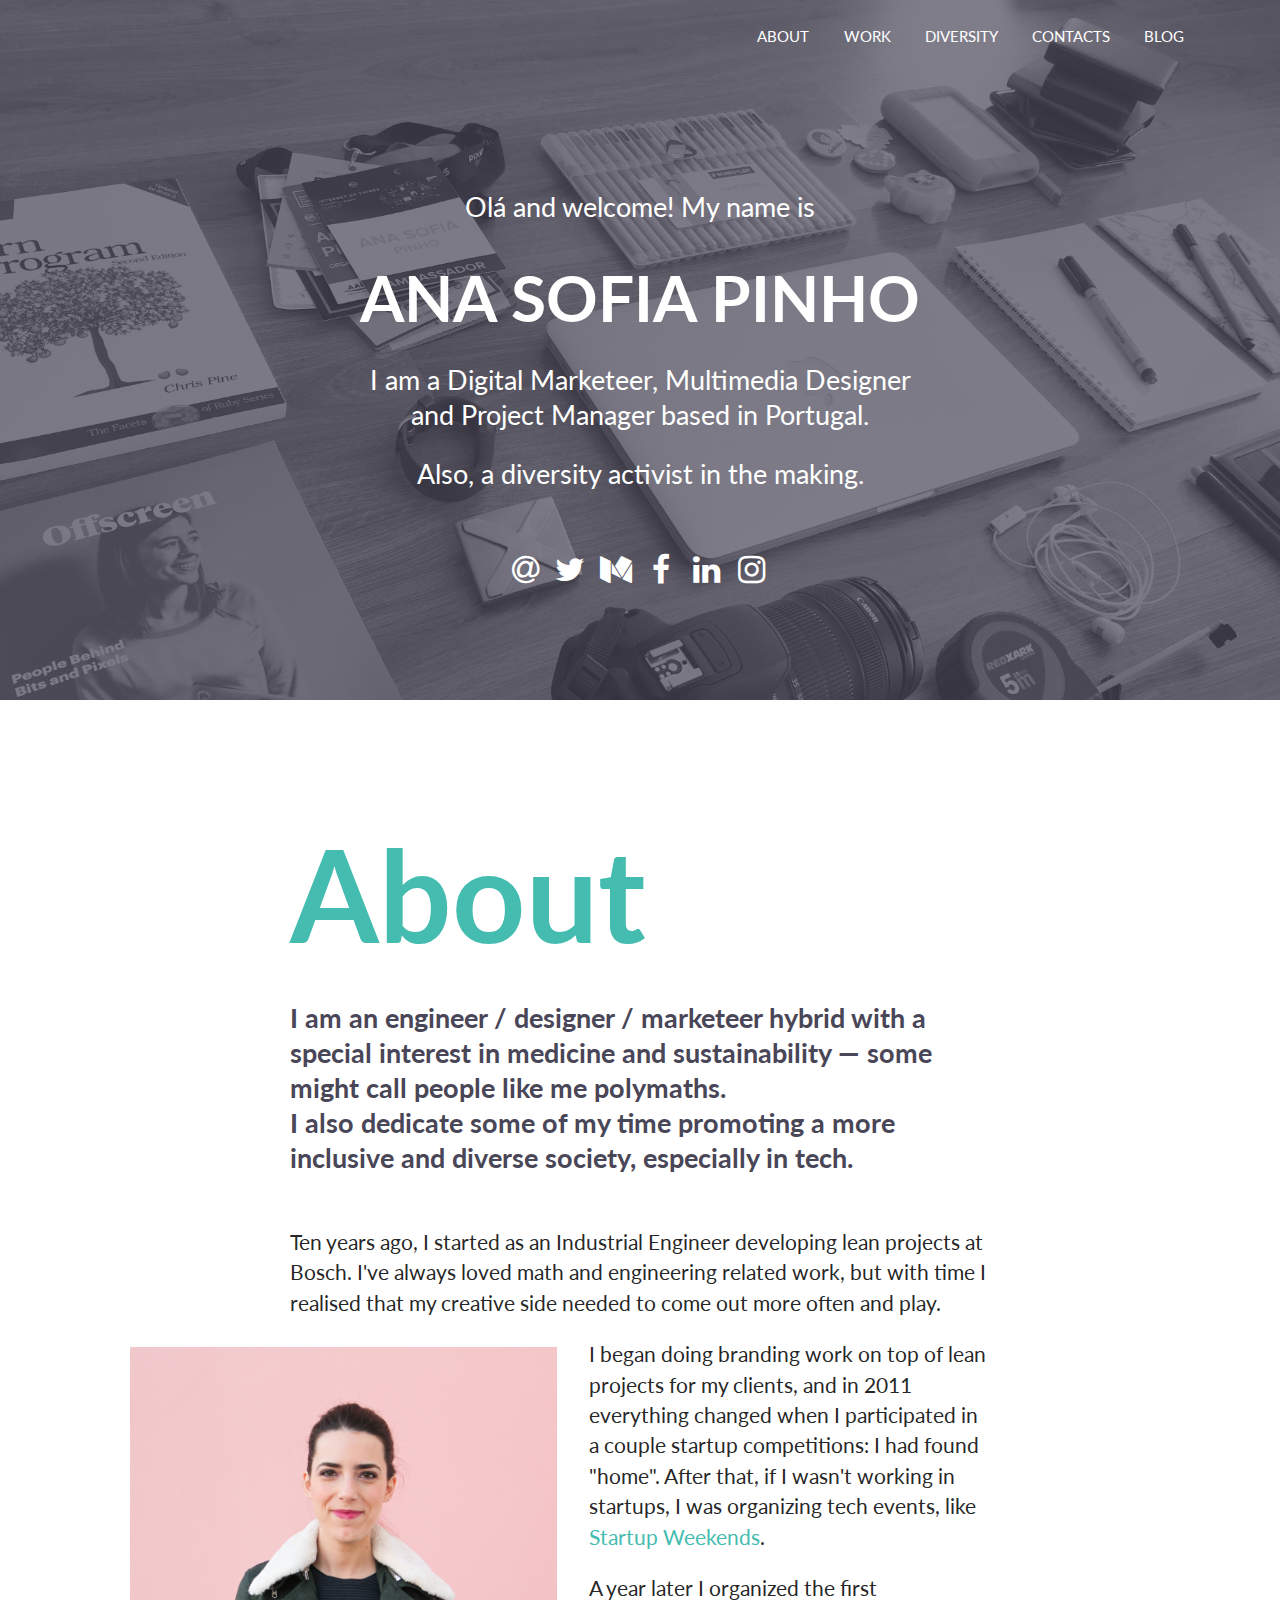
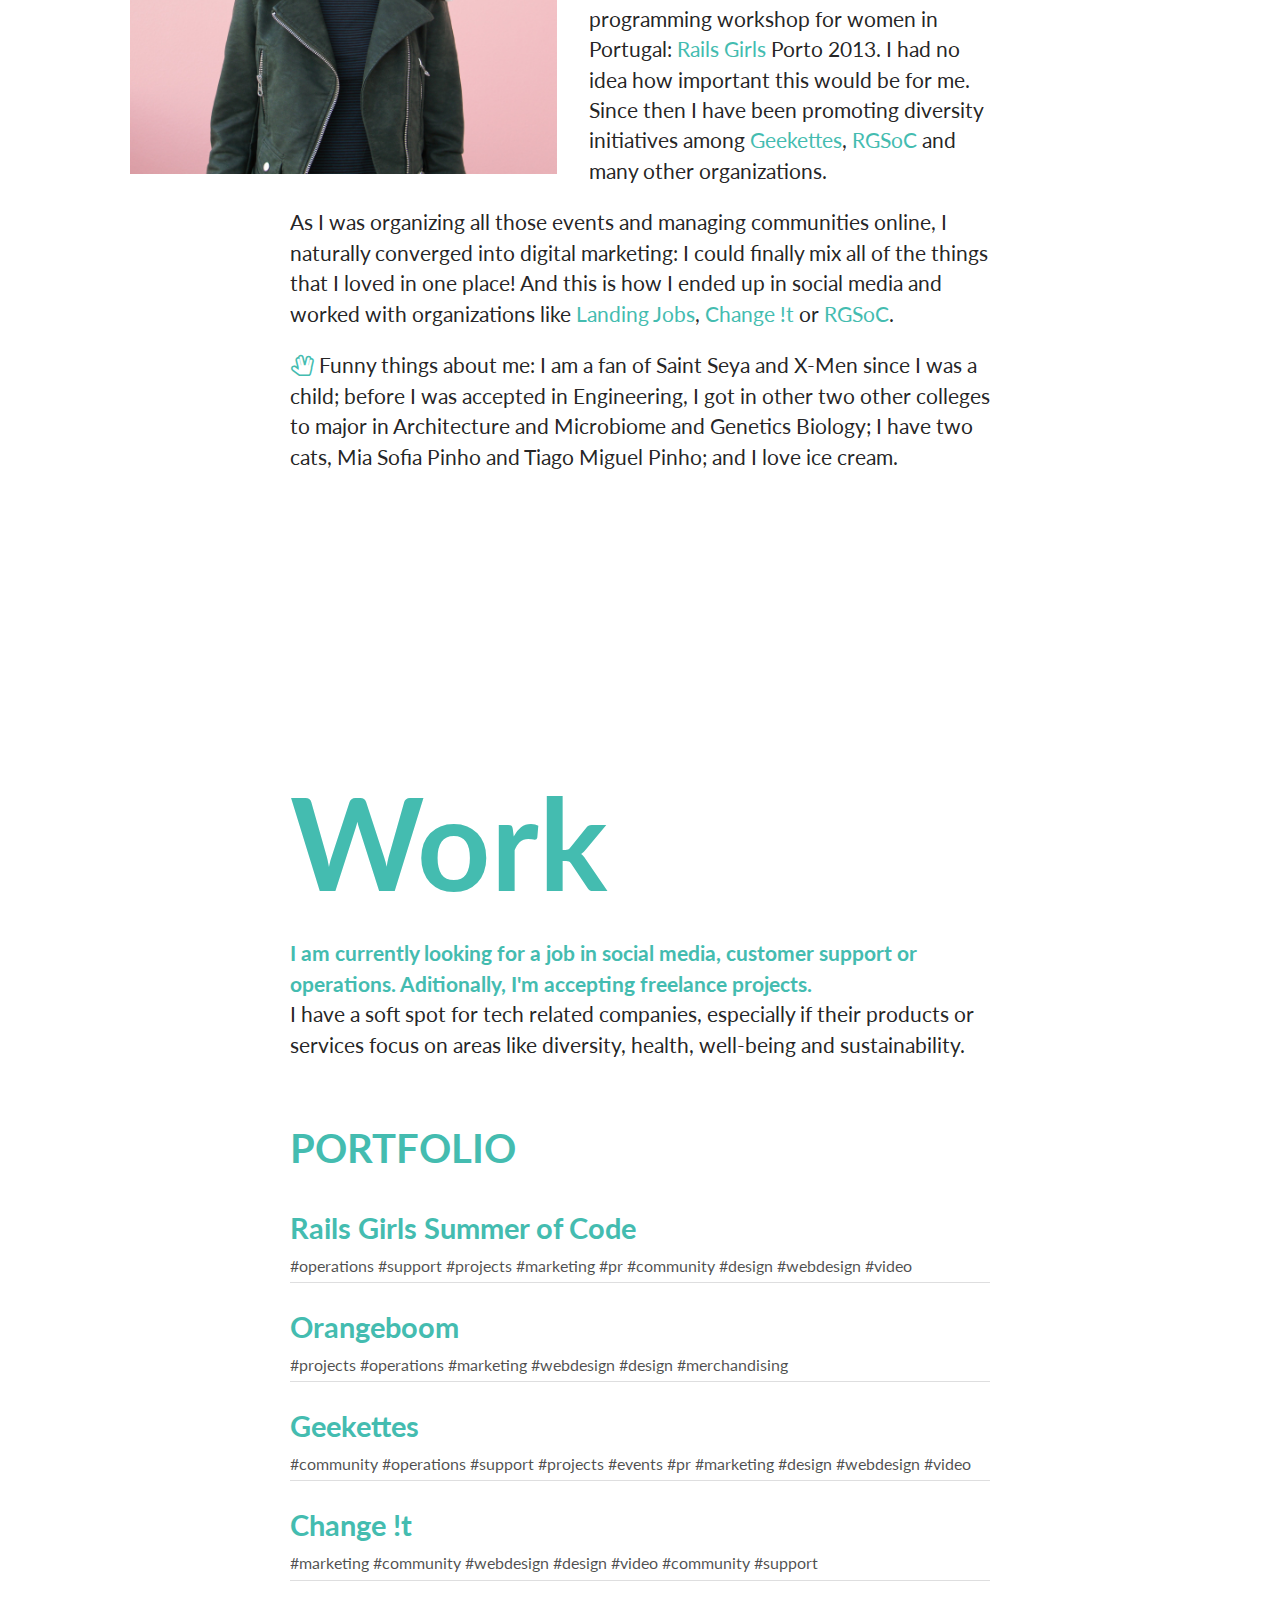
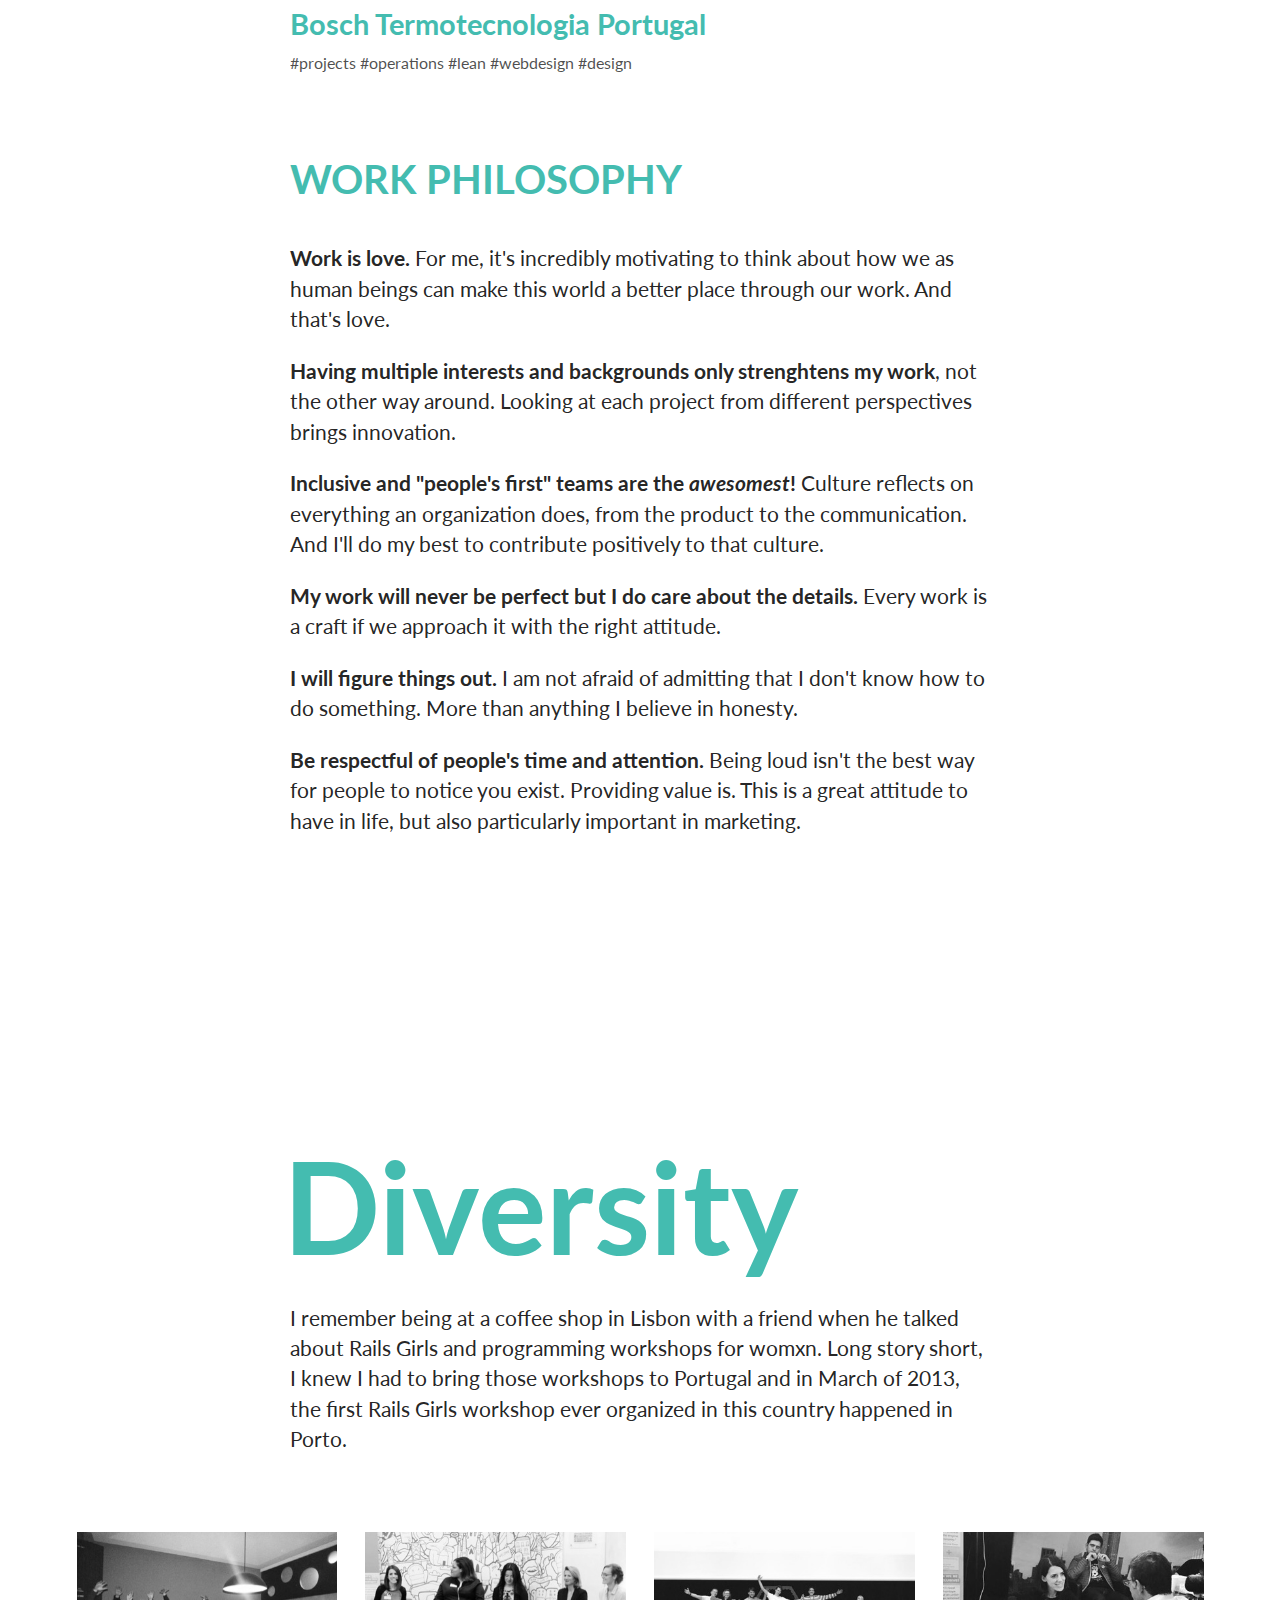
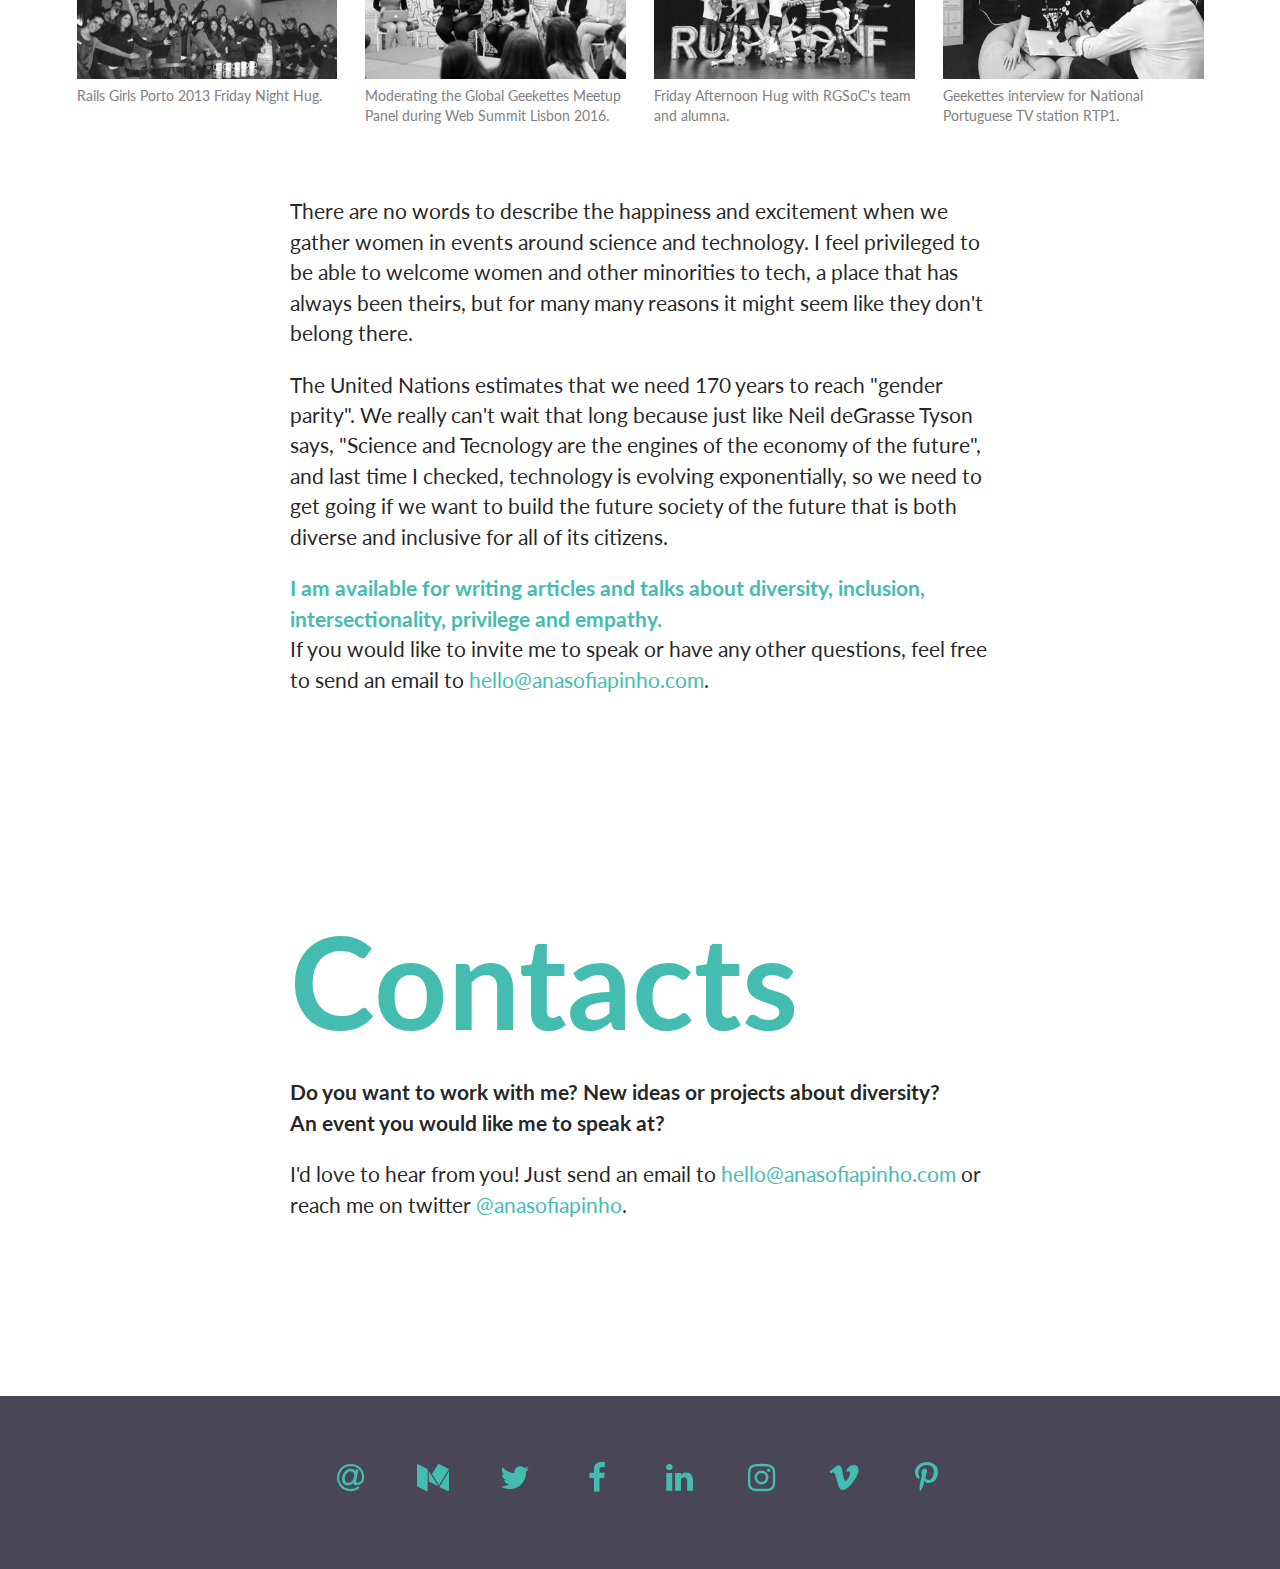
==== index.html @ 75df73c3 "Update RGSoC Approach Sections" ====
<!DOCTYPE html>
<html>
<head>
  <!-- Standard Meta -->
  <meta charset="utf-8" />
  <meta http-equiv="X-UA-Compatible" content="IE=edge,chrome=1" />
  <meta name="viewport" content="width=device-width, initial-scale=1.0, maximum-scale=1.0">

  <!-- Favicon -->
  <link rel="shortcut icon" href="favicon.png" />

  <!-- Site Properties -->
  <title>Ana Sofia Pinho — Digital Marketeer, Multimedia Designer and Project Manager. Diversity Activist.</title>
  <script src="https://code.jquery.com/jquery-2.2.4.min.js" integrity="sha256-BbhdlvQf/xTY9gja0Dq3HiwQF8LaCRTXxZKRutelT44=" crossorigin="anonymous"></script>

  <link rel="stylesheet" type="text/css" href="assets/semantic/semantic.min.css">
  <script src="assets/semantic/semantic.min.js"></script>

  <link rel="stylesheet" type="text/css" href="assets/main.css">
  <script src="assets/main.js"></script>
</head>
<body>

  <!-- Following Menu -->
  <div class="ui inverted large top fixed hidden menu">
    <div class="ui container">
      <div class="right menu">
        <a class="toc item">
          <i class="sidebar icon"></i>
        </a>
        <a class="item" href="#top">HOME</a>
        <a class="item" href="#about">ABOUT</a>
        <a class="item" href="#work">WORK</a>
        <a class="item" href="#diversity">DIVERSITY</a>
        <a class="item" href="#contacts">CONTACTS</a>
        <a class="item" href="https://medium.com/@anasofiapinho" target="_blank">BLOG</a>
      </div>
    </div>
  </div>

  <!-- Sidebar Menu -->
  <div class="ui vertical sidebar menu">
    <a class="item" href="index.html">&nbsp;</a>
    <a class="item" href="#top">HOME</a>
    <a class="item" href="#about">ABOUT</a>
    <a class="item" href="#work">WORK</a>
    <a class="item" href="#diversity">DIVERSITY</a>
    <a class="item" href="#contacts">CONTACTS</a>
    <a class="item" href="https://medium.com/@anasofiapinho" target="_blank">BLOG</a>
  </div>

  <!-- Page Contents -->
  <div class="pusher">
    <div class="ui vertical masthead center aligned segment landing-image">

      <div class="ui container">
        <div class="ui inverted large secondary pointing menu right floated">
          <a class="toc item">
            <i class="sidebar icon"></i>
          </a>
          <a class="active item" href="#top"></a>
          <a class="item" href="#about">ABOUT</a>
          <a class="item" href="#work">WORK</a>
          <a class="item" href="#diversity">DIVERSITY</a>
          <a class="item" href="#contacts">CONTACTS</a>
          <a class="item" href="https://medium.com/@anasofiapinho" target="_blank">BLOG</a>
        </div>
      </div>

      <div class="ui text container stripe-header">
        <h2>
          Olá and welcome! My name is
        </h2>
        <h1 class="ui header">
          ANA SOFIA PINHO
        </h1>
        <h2>
          I am a Digital Marketeer, Multimedia Designer
          <br>and Project Manager based in Portugal.
        </h2>
        <h2>
          Also, a diversity activist in the making.
        </h2>

        <!--
        <h2>
          A generalist working within and across
          <br>digital communication, multimedia design
          <br>and project management.
        </h2>
        <h2>
          And a diversity activist in the making.
        </h2>
        -->

        <br>
        <br>
        <p>
          <a href="mailto:hello@anasofiapinho.com">
            <i class="big inverted at icon image"></i>
          </a>
          <a href="http://www.twitter.com/anasofiapinho" target="_blank">
            <i class="big inverted twitter icon image"></i>
          </a>
          <a href="https://medium.com/@anasofiapinho">
            <i class="big inverted medium icon image"></i>
          </a>
          <a href="http://www.facebook.com/anasofiapinho" target="_blank">
            <i class="big inverted facebook f icon image"></i>
          </a>
          <a href="https://pt.linkedin.com/in/anasofiapinho" target="_blank">
            <i class="big inverted linkedin icon image"></i>
          </a>
          <a href="https://www.instagram.com/anasofiapinho/" target="_blank">
            <i class="big inverted instagram icon image"></i>
          </a>
        </p>
      </div>
    </div>

    <div class="ui vertical stripe" id="about">
      <div class="ui text container">
        <h1 class="info-title">About</h1>
        <h2 class="body-text">
          <b>I am an engineer / designer / marketeer hybrid with a special interest in medicine and sustainability — some might call people like me polymaths. <br>I also dedicate some of my time promoting a more inclusive and diverse society, especially in tech.</b>
        </h2>
        <br>
        <p>
          Ten years ago, I started as an Industrial Engineer developing lean projects at Bosch. I've always loved math and engineering related work, but with time I realised that my creative side needed to come out more often and play.
        </p>
        <img src="assets/images/anasofiapinho-square-1-1920x1920.jpg" class="ui large left floated image outside-of-text">
        <p>
          I began doing branding work on top of lean projects for my clients, and in 2011 everything changed when I participated in a couple startup competitions: I had found "home". After that, if I wasn't working in startups, I was organizing tech events, like <a href="https://startupweekend.org/">Startup Weekends</a>.
        </p>
        <p>
          A year later I organized the first programming workshop for women in Portugal: <a href="http://railsgirls.com/">Rails Girls</a> Porto 2013. I had no idea how important this would be for me. Since then I have been promoting diversity initiatives among <a href="http://www.geekettes.io/">Geekettes</a>, <a href="http://railsgirlssummerofcode.org/">RGSoC</a> and many other organizations.
        </p>
        <p>
          As I was organizing all those events and managing communities online, I naturally converged into digital marketing: I could finally mix all of the things that I loved in one place! And this is how I ended up in social media and worked with organizations like <a href="https://landing.jobs/">Landing Jobs</a>, <a href="https://www.changeit.world/">Change !t</a> or <a href="https://railsgirlssummerofcode.org/">RGSoC</a>.
        </p>
        <p>
          <i class="hand spock icon"></i>Funny things about me: I am a fan of Saint Seya and X-Men since I was a child; before I was accepted in Engineering, I got in other two other colleges to major in Architecture and Microbiome and Genetics Biology; I have two cats, Mia Sofia Pinho and Tiago Miguel Pinho; and I love ice cream.
        </p>
      </div>
    </div>

    <div class="ui vertical stripe segment" id="work">
      <div class="ui text container">

        <h1 class="info-title">Work</h1>
        <p>
          <b class="green-text">I am currently looking for a job in social media, customer support or operations. Aditionally, I'm accepting freelance projects.</b><br>
          I have a soft spot for tech related companies, especially if their products or services focus on areas like diversity, health, well-being and sustainability.
        </p>
        <br>
        <br>

        <h2 class="portfolio-sub-title">
          PORTFOLIO
        </h2>

        <div class="ui relaxed divided list">
          <div class="item">
            <div class="content">
              <a href="work/work-rgsoc.html" class="header">Rails Girls Summer of Code</a>
              <div class="description">#operations #support #projects #marketing #pr #community #design #webdesign #video</div>
            </div>
          </div>

          <div class="item">
            <div class="content">
              <a href="work/work-orangeboom.html" class="header">Orangeboom</a>
              <div class="description">#projects #operations #marketing #webdesign #design #merchandising</div>
            </div>
          </div>

          <div class="item">
            <div class="content">
              <a href="work/work-geekettes.html" class="header">Geekettes</a>
              <div class="description">#community #operations #support #projects #events #pr #marketing #design #webdesign #video</div>
            </div>
          </div>

          <div class="item">
            <div class="content">
              <a href="work/work-changeit.html" class="header">Change !t</a>
              <div class="description">#marketing #community #webdesign #design #video #community #support</div>
            </div>
          </div>

          <div class="item">
            <div class="content">
              <a href="work/work-bosch.html" class="header">Bosch Termotecnologia Portugal</a>
              <div class="description">#projects #operations #lean #webdesign #design</div>
            </div>
          </div>
        </div>

        <br>
        <br>
        <br>

        <h2 class="portfolio-sub-title">
          WORK PHILOSOPHY
        </h2>
        <br>
        <p>
          <strong>Work is love.</strong> For me, it's incredibly motivating to think about how we as human beings can make this world a better place through our work. And that's love.
        </p>
        <p>
          <strong>Having multiple interests and backgrounds only strenghtens my work</strong>, not the other way around. Looking at each project from different perspectives brings innovation.
        </p>
        <p>
          <strong>Inclusive and "people's first" teams are the <i>awesomest</i>!</strong> Culture reflects on everything an organization does, from the product to the communication. And I'll do my best to contribute positively to that culture.
        </p>
        <p>
          <strong>My work will never be perfect but I do care about the details.</strong> Every work is a craft if we approach it with the right attitude.
        </p>
        <p>
          <strong>I will figure things out.</strong> I am not afraid of admitting that I don't know how to do something. More than anything I believe in honesty.
        </p>
        <p>
          <strong>Be respectful of people's time and attention.</strong> Being loud isn't the best way for people to notice you exist. Providing value is. This is a great attitude to have in life, but also particularly important in marketing.
        </p>

      </div>
    </div>

    <div class="ui vertical stripe segment stripe-top" id="diversity">
      <div class="ui text container">

        <h1 class="info-title">Diversity</h1>
        <p>
          I remember being at a coffee shop in Lisbon with a friend when he talked about Rails Girls and programming workshops for womxn. Long story short, I knew I had to bring those workshops to Portugal and in March of 2013, the first Rails Girls workshop ever organized in this country happened in Porto.
        </p>
      </div>
    </div>

    <div class="ui top aligned stackable grid container">
      <div class="row">

        <div class="sixteen wide right column top aligned">
          <div class="ui four column grid stackable">
            <div class="column">
              <img src="assets/images/diversity-work-color-400x225-rgporto-2013.jpg" class="ui fluid image grayscale">
              <p class="legend">Rails Girls Porto 2013 Friday Night Hug.<p>
            </div>
            <div class="column">
              <img src="assets/images/diversity-work-color-400x225-global-geekettes-meetup.jpg" class="ui fluid image grayscale">
              <p class="legend">Moderating the Global Geekettes Meetup Panel during Web Summit Lisbon 2016.<p>
            </div>
            <div class="column">
              <img src="assets/images/diversity-work-color-400x225-rgsoc-rubyconfpt.jpg" class="ui fluid image grayscale">
              <p class="legend">Friday Afternoon Hug with RGSoC's team and alumna.<p>
            </div>
            <div class="column">
              <img src="assets/images/diversity-work-color-400x225-pixelscamp-interview.jpg" class="ui fluid image grayscale">
              <p class="legend">Geekettes interview for National Portuguese TV station RTP1.<p>
            </div>
          </div>
        </div>
      </div>
    </div>

    <div class="ui vertical stripe segment stripe-small">
      <div class="ui text container">

        <p></p>

        <p>
          There are no words to describe the happiness and excitement when we gather women in events around science and technology. I feel privileged to be able to welcome women and other minorities to tech, a place that has always been theirs, but for many many reasons it might seem like they don't belong there.
        </p>
        <p>
          The United Nations estimates that we need 170 years to reach "gender parity". We really can't wait that long because just like Neil deGrasse Tyson says, "Science and Tecnology are the engines of the economy of the future", and last time I checked, technology is evolving exponentially, so we need to get going if we want to build the future society of the future that is both diverse and inclusive for all of its citizens.
        </p>
        <p>
          <b class= "green-text">I am available for writing articles and talks about diversity, inclusion, intersectionality, privilege and empathy.</b><br>
          If you would like to invite me to speak or have any other questions, feel free to send an email to <a href="mailto:hello@anasofiapinho.com">hello@anasofiapinho.com</a>.
        </p>
      </div>
    </div>

    <div class="ui vertical stripe segment" id="contacts">
      <div class="ui text container">

        <h1 class="info-title">Contacts</h1>
        <p>
          <strong>Do you want to work with me? New ideas or projects about diversity?
          <br>An event you would like me to speak at?</strong>
        </p>

        <p>
          I'd love to hear from you! Just send an email to <a href="mailto:hello@anasofiapinho.com">hello@anasofiapinho.com</a> or reach me on twitter <a href="http://www.twitter.com/anasofiapinho" target="_blank">@anasofiapinho</a>.
        </p>

      </div>
    </div>
  </div>

  <div class="ui inverted vertical footer segment center">
    <div class="ui text container">
      <p>
        <a href="mailto:hello@anasofiapinho.com">
            <i class="at icon"></i>
        </a>
        <a href="https://medium.com/@anasofiapinho" target="_blank">
          <i class="medium icon"></i>
        </a>
        <a href="http://www.twitter.com/anasofiapinho" target="_blank">
          <i class="twitter icon"></i>
        </a>
        <a href="http://www.facebook.com/anasofiapinho" target="_blank">
          <i class="facebook f icon"></i>
        </a>
        <a href="https://pt.linkedin.com/in/anasofiapinho" target="_blank">
          <i class="linkedin icon"></i>
        </a>
        <a href="https://www.instagram.com/anasofiapinho/" target="_blank">
          <i class="instagram icon"></i>
        </a>
        <a href="https://vimeo.com/anasofiapinho" target="_blank">
          <i class="vimeo icon"></i>
        </a>
        <a href="https://pt.pinterest.com/anasofiapinho/" target="_blank">
          <i class="pinterest icon"></i>
        </a>
      </p>
    </div>
  </div>

</body>
</html>
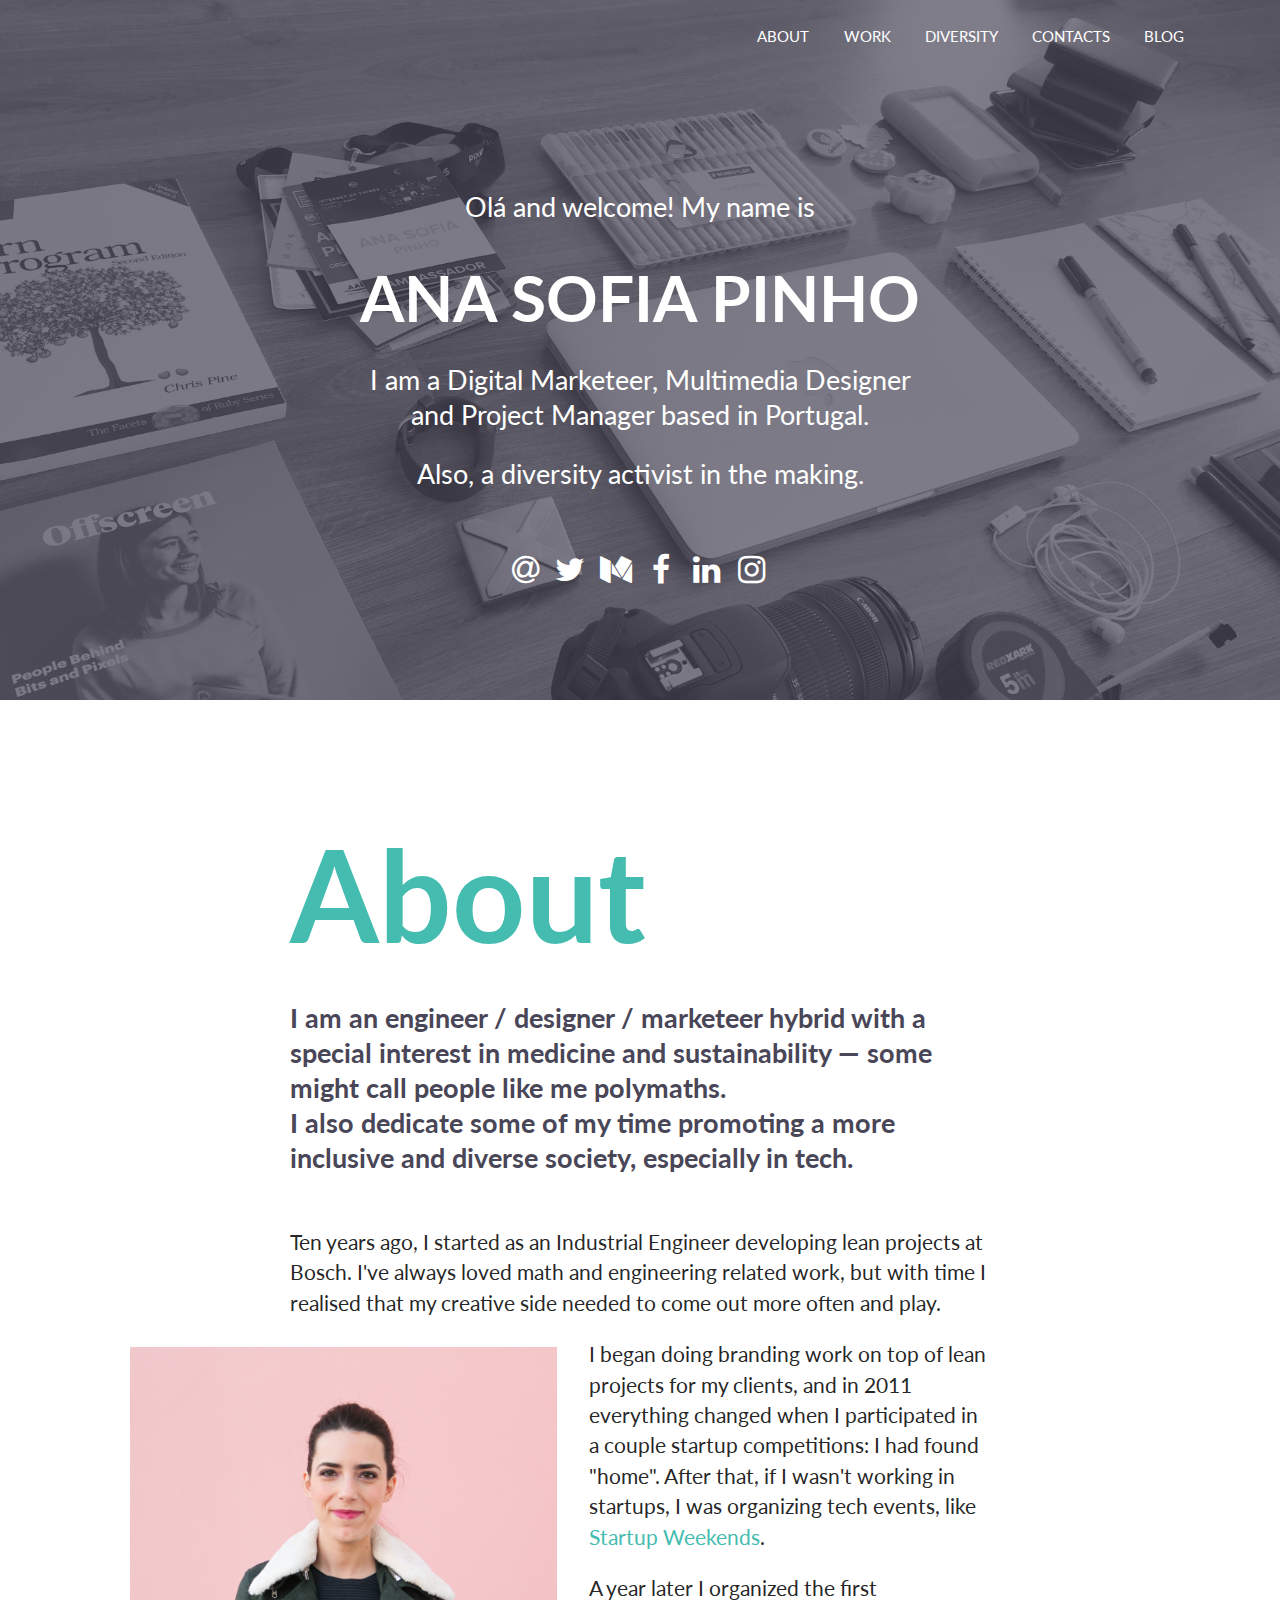
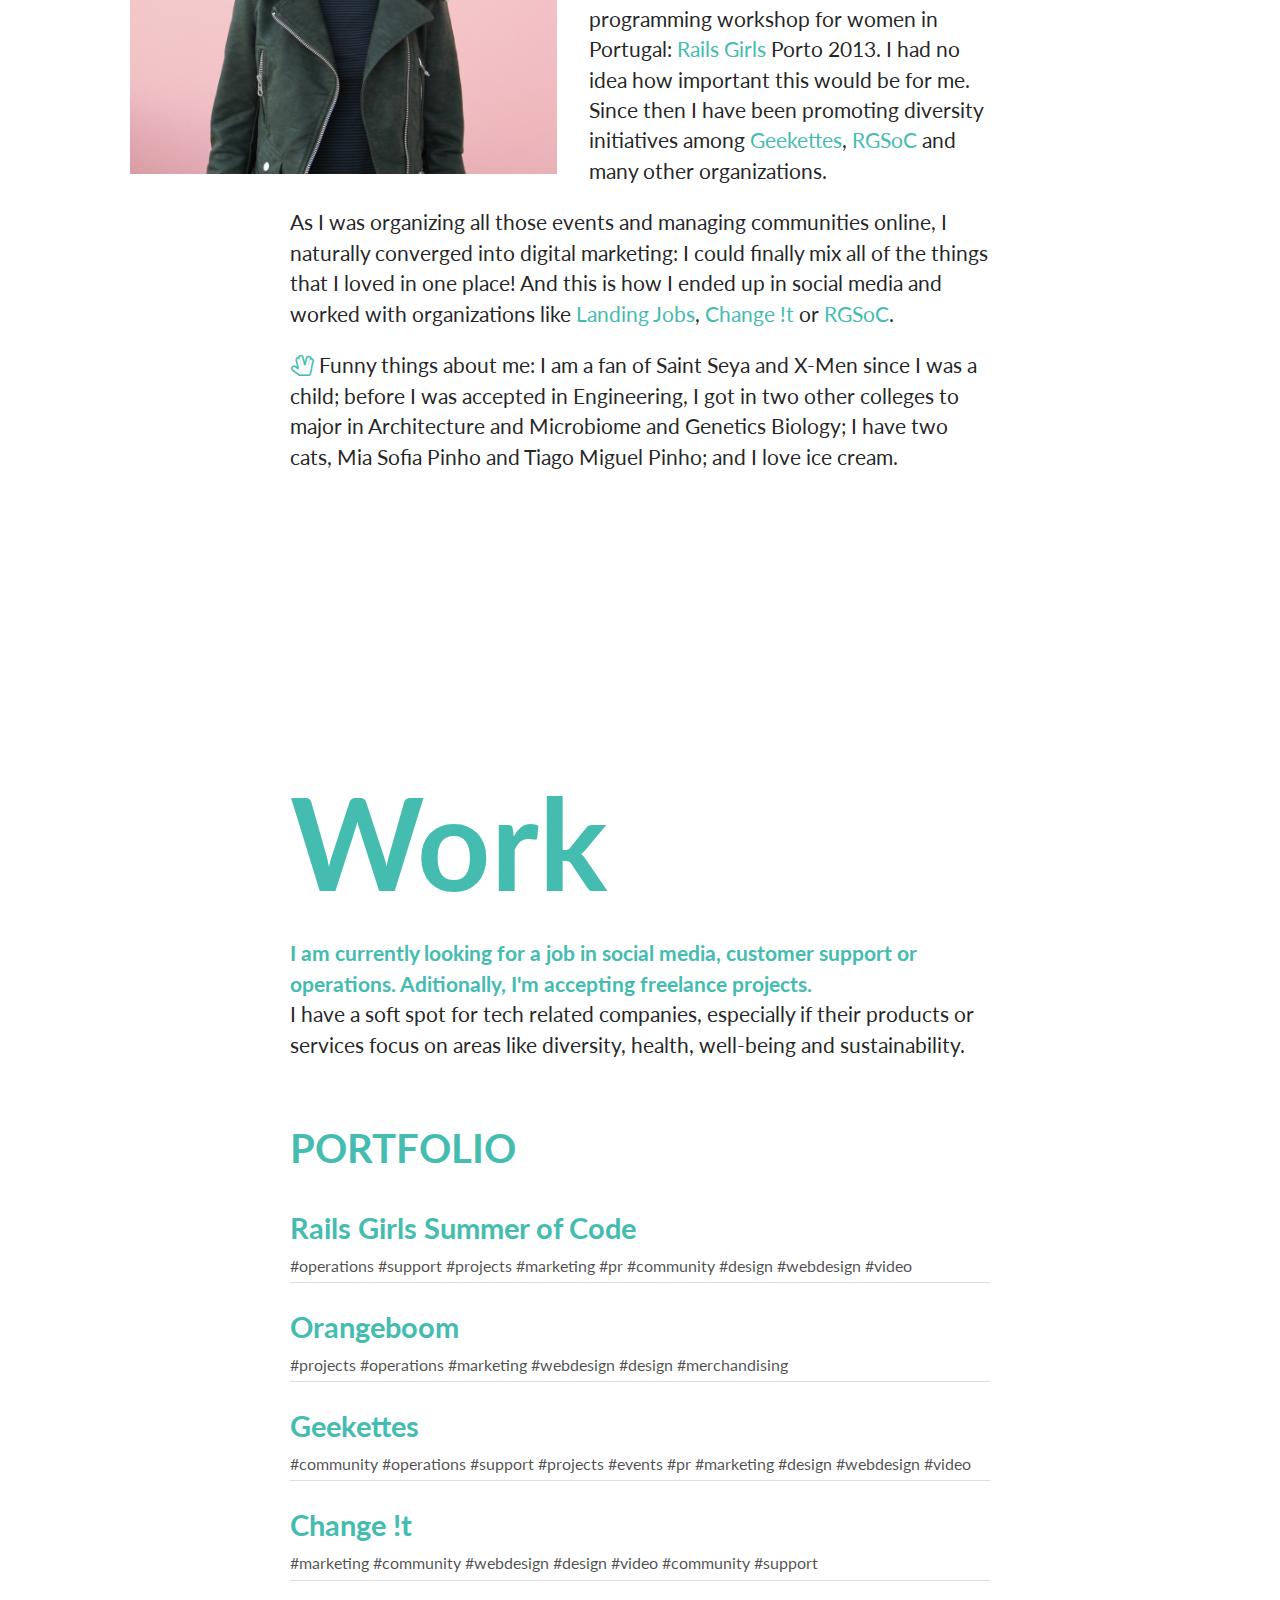
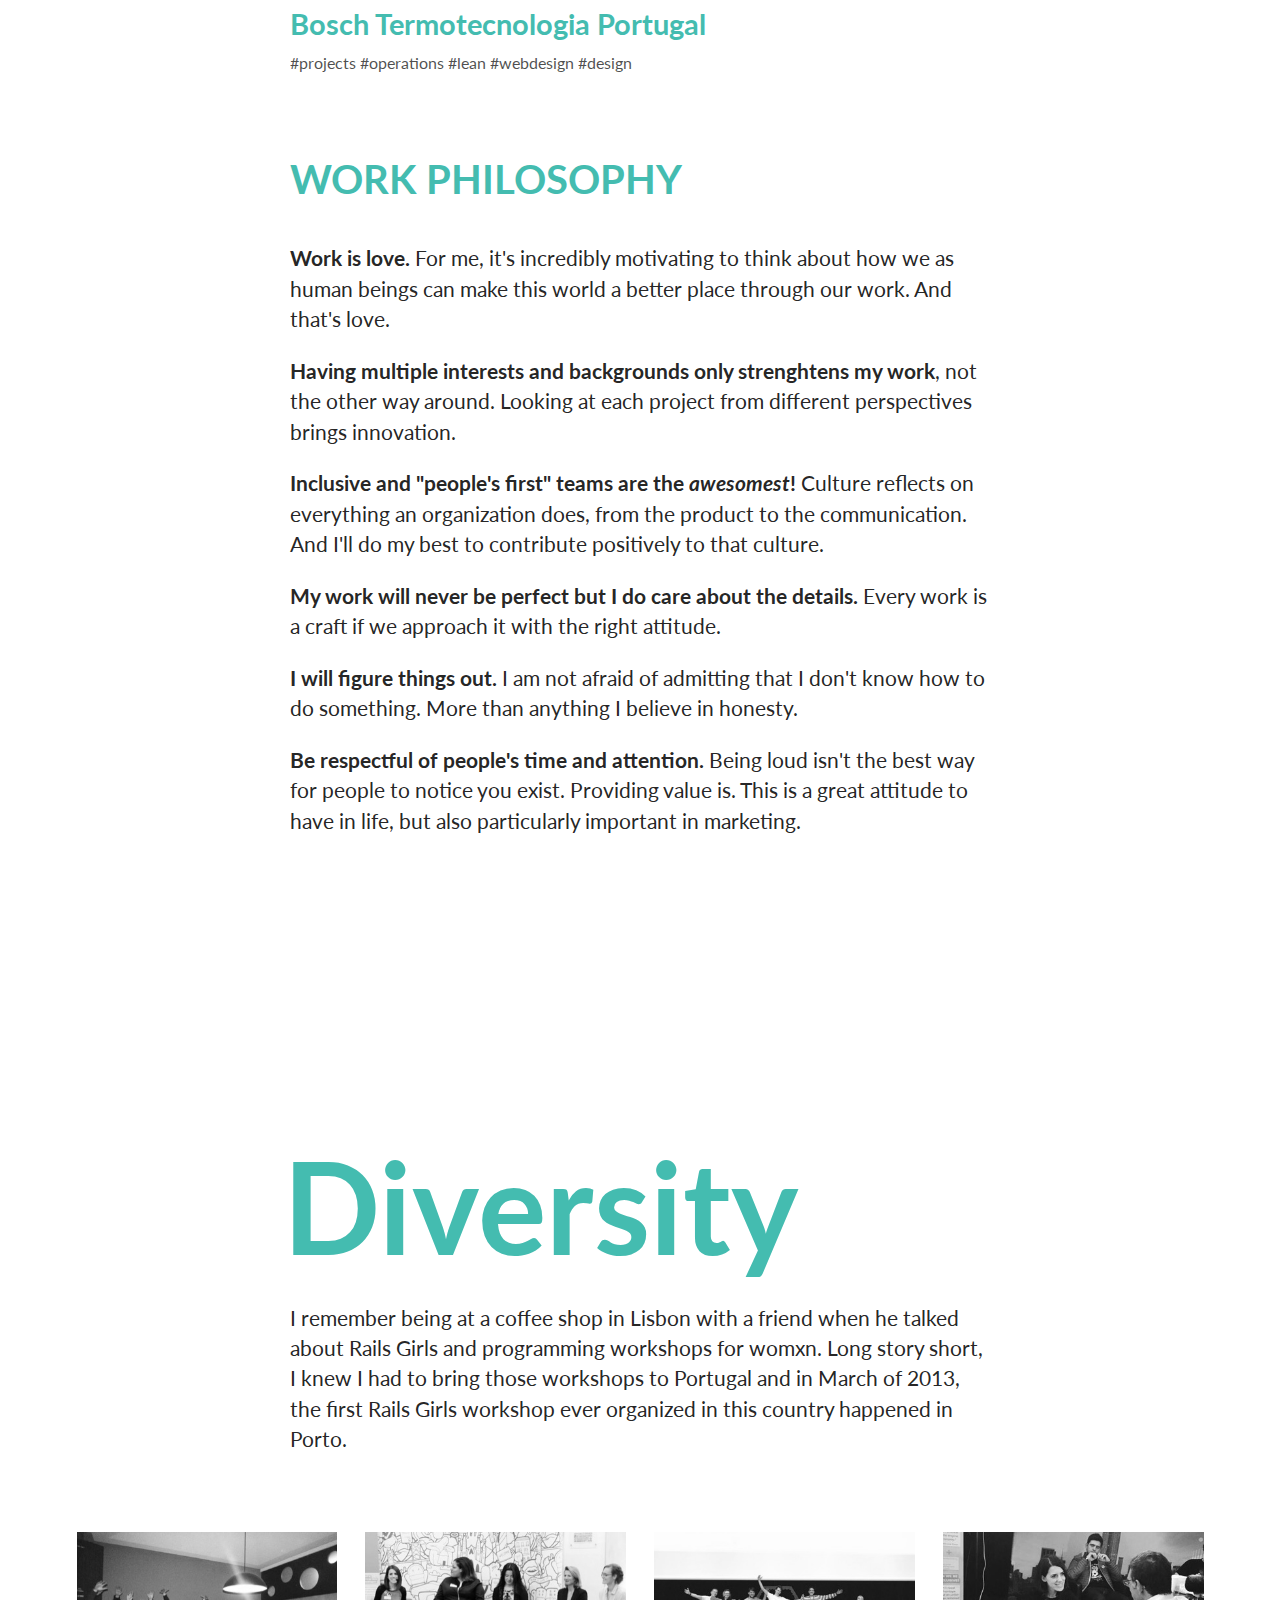
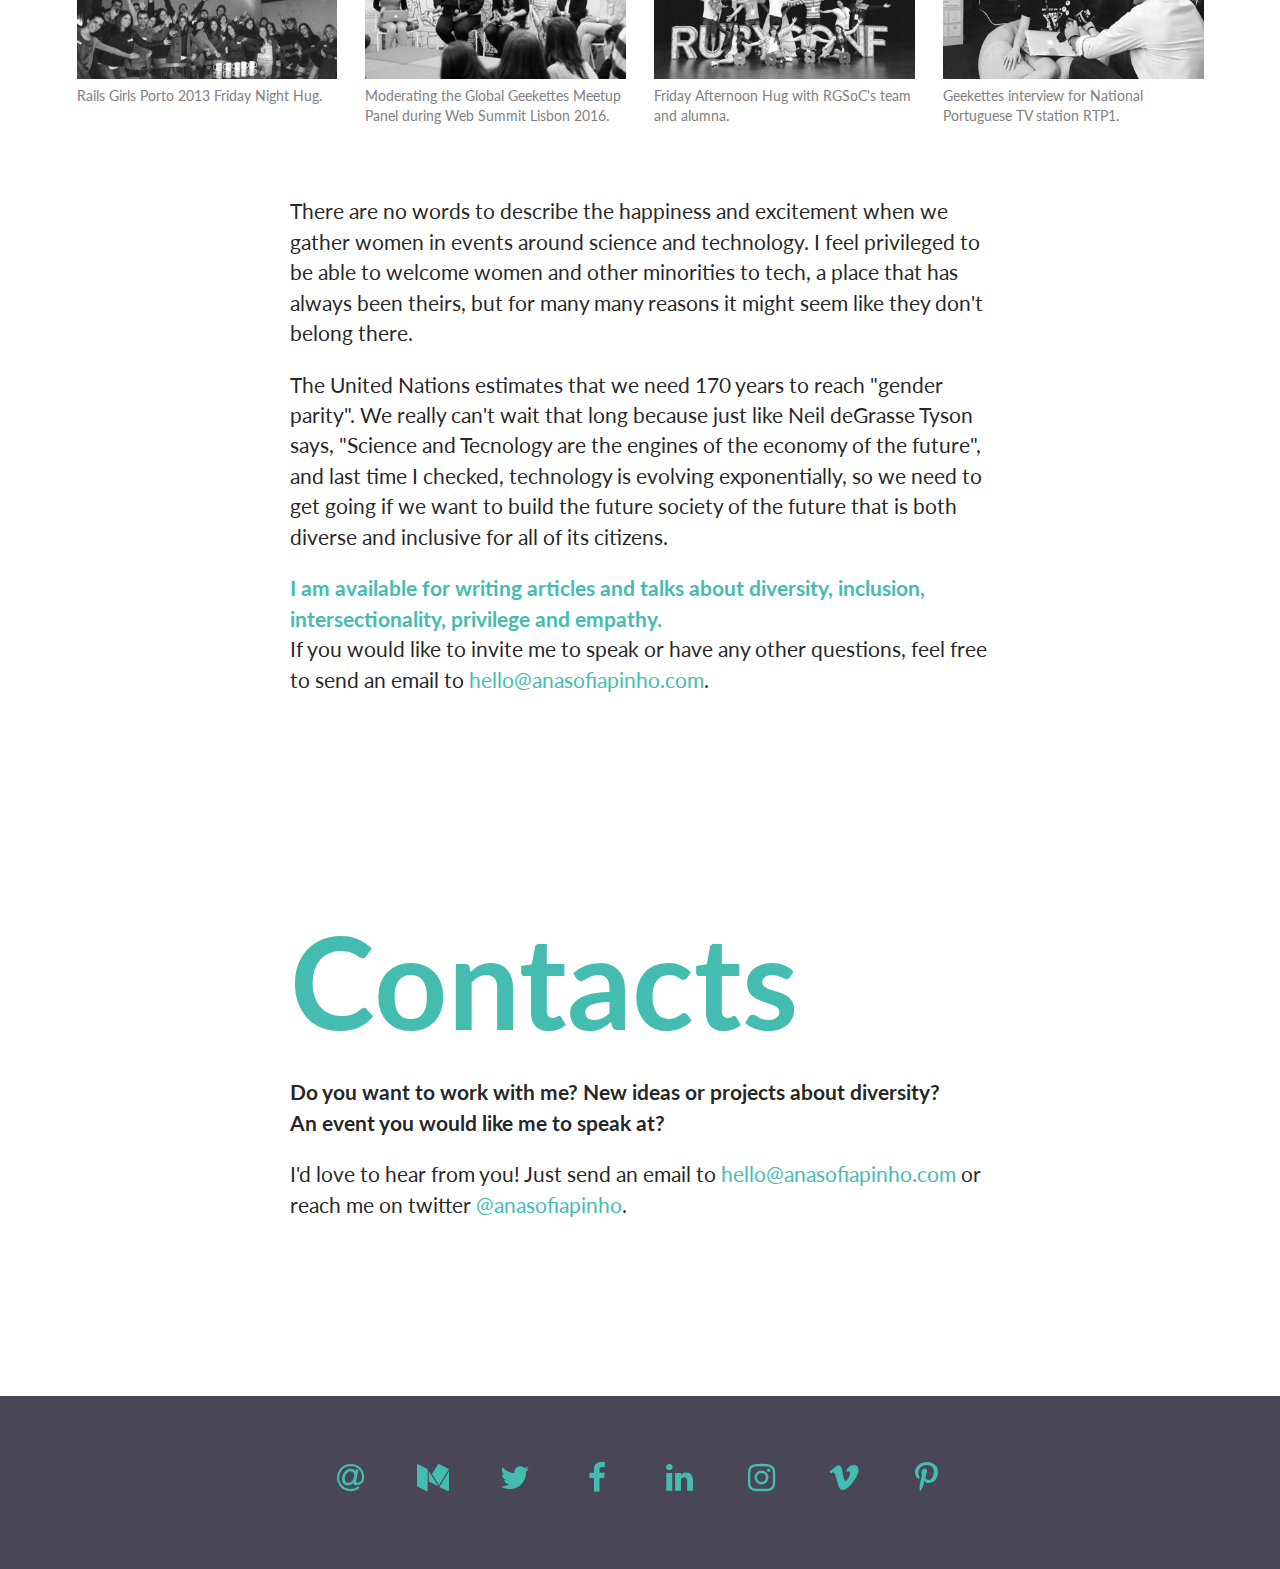
==== commit 563360a2: "fix typos" ====
--- a/index.html
+++ b/index.html
@@ -139,7 +139,7 @@
           As I was organizing all those events and managing communities online, I naturally converged into digital marketing: I could finally mix all of the things that I loved in one place! And this is how I ended up in social media and worked with organizations like <a href="https://landing.jobs/">Landing Jobs</a>, <a href="https://www.changeit.world/">Change !t</a> or <a href="https://railsgirlssummerofcode.org/">RGSoC</a>.
         </p>
         <p>
-          <i class="hand spock icon"></i>Funny things about me: I am a fan of Saint Seya and X-Men since I was a child; before I was accepted in Engineering, I got in other two other colleges to major in Architecture and Microbiome and Genetics Biology; I have two cats, Mia Sofia Pinho and Tiago Miguel Pinho; and I love ice cream.
+          <i class="hand spock icon"></i>Funny things about me: I am a fan of Saint Seya and X-Men since I was a child; before I was accepted in Engineering, I got in two other colleges to major in Architecture and Microbiome and Genetics Biology; I have two cats, Mia Sofia Pinho and Tiago Miguel Pinho; and I love ice cream.
         </p>
       </div>
     </div>
--- a/assets/main.css
+++ b/assets/main.css
@@ -90,6 +90,18 @@
   color: rgba(255, 255, 255, 1) !important;
 }
 
+.ui.vertical.menu.portfolio-menu .item:before {
+  height: 0px;
+  background: transparent;
+}
+
+.ui.vertical.menu.portfolio-menu .item[data-tooltip]:after {
+  border: none;
+  background: transparent;
+  border-radius: 0;
+  box-shadow: none;
+}
+
 a:hover {
   color: rgba(68, 188, 176, 0.5);
 }
@@ -360,17 +372,137 @@
 .ui.vertical.segment.stripe-middle {
   padding-top: 2em;
   padding-bottom: 2em;
-  }
+}
+
+.ui.vertical.segment.stripe-middle-stats-1 {
+  background-color: #DCE0F2;
+  padding-top: 4em;
+  padding-bottom: 2em;
+  border-bottom: #494657;
+  color: #494657;
+}
+
+.ui.vertical.segment.stripe-middle-stats-2 {
+  background-color: #DCE0F2;
+  padding-top: 2em;
+  padding-bottom: 2em;
+  border-bottom: #494657;
+  color: #494657;
+}
+
+div.row.stats-top {
+  border-bottom-style: solid;
+  border-bottom-color: #494657;
+  padding-bottom: 5em !important;
+}
+
+div.row.stats {
+  border-bottom-style: none;
+  border-bottom-color: #494657;
+}
+
+div.row.stats-title {
+  border-bottom-style: none;
+  border-bottom-color: none;
+}
+
+div.row.stats-kpi-title {
+  border-bottom-style: none;
+  border-bottom-color: #494657;
+}
+
+div.row.stats-kpi-subtitle {
+  border-bottom-style: none;
+  border-bottom-color: #494657;
+}
+
+div.row.stats-kpi-subtitle-2 {
+  border-bottom-style: none;
+  border-bottom-color: #494657;
+  margin-bottom: 3em;
+}
 
 .ui.vertical.segment.stripe-bottom {
   padding-top: 2em;
   padding-bottom: 8em;
-  }
+}
+
+p.stats-title {
+  color: #494657;
+  font-size: 10em !important;
+  font-weight: 700;
+  margin-bottom: 0em;
+  line-height: 1.2em;
+}
+
+p.stats-title-section {
+  color: #494657;
+  font-size: 2em !important;
+  font-weight: 700;
+  margin-top: 0em;
+  margin-bottom: 0em;
+}
+
+p.stats-subtitle {
+  color: #494657;
+  font-size: 2em !important;
+  font-weight: 700;
+  margin-top: 1em;
+  margin-bottom: 0em;
+}
+
+p.stats-subtitle-2 {
+  color: #494657;
+  font-size: 4em !important;
+  font-weight: 700;
+  margin-bottom: 0em;
+  text-align: center;
+}
+
+p.stats-text {
+  color: #494657;
+  font-size: 1.3em !important;
+  font-weight: 700;
+  margin-bottom: 2em;
+  text-align: center;
+}
+
+p.stats-kpi-title {
+  color: #44BCB0;
+  font-size: 14em !important;
+  font-weight: 700;
+  margin-bottom: -0.1em;
+  margin-top: 0em;
+  line-height: 1.2em;
+  text-align: center;
+}
+
+p.stats-kpi-subtitle {
+  color: #44BCB0;
+  font-size: 4em !important;
+  font-weight: 700;
+  margin-top: 0.2em;
+  margin-bottom: 0em;
+  text-align: center;
+}
+
+p.stats-kpi-subtitle-2 {
+  color: #44BCB0  ;
+  font-size: 2em !important;
+  font-weight: 700;
+  margin-top: 0em;
+  margin-bottom: 1em;
+  text-align: center;
+}
+
+.div.column.stats {
+  vertical-align: center;
+}
 
 .div.row-images {
   padding-top: 2em;
   padding-bottom: 2em;
-  }
+}
 
 .ui.vertical.stripe.segment.stripe-stats {
   background-color: #DCE0F2;
@@ -486,6 +618,38 @@
   border: 0px transparent;
 }
 
+@media only screen and (max-width: 1024px) and (min-width: 768px) {
+  p.stats-kpi-title {
+  color: #44BCB0;
+  font-size: 10em !important;
+  font-weight: 700;
+  margin-bottom: -0.1em;
+  margin-top: 0em;
+  line-height: 1.2em;
+  text-align: center;
+  }
+
+p.stats-kpi-subtitle {
+  color: #44BCB0;
+  font-size: 2em !important;
+  font-weight: 700;
+  margin-top: 0.2em;
+  margin-bottom: 0em;
+  text-align: center;
+  }
+
+p.stats-kpi-subtitle-2 {
+  color: #44BCB0  ;
+  font-size: 1em !important;
+  font-weight: 700;
+  margin-top: 0em;
+  margin-bottom: 1em;
+  text-align: center;
+  }
+}
+
+
+
 @media only screen and (max-width: 1199px) and (min-width: 700px) {
 
   .ui.floated.left.image.outside-of-text {
@@ -493,6 +657,14 @@
   width: 400px;
   }
 
+  p.stats-title {
+    font-size: 8em !important;
+  }
+
+  p.stats-subtitle {
+    font-size: 1.5em !important;
+  }
+
 }
 
 @media only screen and (max-width: 1199px) and (min-width: 992px) {
@@ -533,6 +705,54 @@
   .ui.segment.box {
     padding-top: 2em;
     height: auto;
+  }
+
+  p.portfolio-sub-title {
+    margin-bottom: 0em;
+  }
+
+  p.stats-title-section {
+    margin: auto;
+  }
+
+  p.stats-title {
+    text-align: center;
+  }
+
+  p.stats-subtitle {
+    text-align: center;
+  }
+
+  p.stats-kpi-title {
+    font-size: 10em !important;
+  }
+
+  p.stats-kpi-title {
+  color: #44BCB0;
+  font-size: 10em !important;
+  font-weight: 700;
+  margin-bottom: -0.1em;
+  margin-top: 0em;
+  line-height: 1.2em;
+  text-align: center;
+  }
+
+p.stats-kpi-subtitle {
+  color: #44BCB0;
+  font-size: 2em !important;
+  font-weight: 700;
+  margin-top: 0.2em;
+  margin-bottom: 0em;
+  text-align: center;
+  }
+
+p.stats-kpi-subtitle-2 {
+  color: #44BCB0  ;
+  font-size: 1em !important;
+  font-weight: 700;
+  margin-top: 0em;
+  margin-bottom: 1em;
+  text-align: center;
   }
 }
 
@@ -578,6 +798,7 @@
   min-width: 0em;
   }
 }
+
 
 @media only screen and (max-width: 700px) {
   .secondary.pointing.menu .item, .ui.fixed.menu .item {
@@ -692,6 +913,51 @@
   width: 100%;
   height: auto;
   }
+
+  p.portfolio-sub-title {
+    margin-bottom: 0em;
+  }
+
+  p.stats-title-section {
+    margin: auto;
+  }
+
+  p.stats-title {
+    text-align: center;
+  }
+
+  p.stats-subtitle {
+    text-align: center;
+  }
+
+  p.stats-kpi-title {
+  color: #44BCB0;
+  font-size: 10em !important;
+  font-weight: 700;
+  margin-bottom: -0.1em;
+  margin-top: 0em;
+  line-height: 1.2em;
+  text-align: center;
+  }
+
+p.stats-kpi-subtitle {
+  color: #44BCB0;
+  font-size: 2em !important;
+  font-weight: 700;
+  margin-top: 0.2em;
+  margin-bottom: 0em;
+  text-align: center;
+  }
+
+p.stats-kpi-subtitle-2 {
+  color: #44BCB0  ;
+  font-size: 1em !important;
+  font-weight: 700;
+  margin-top: 0em;
+  margin-bottom: 1em;
+  text-align: center;
+  }
+
 
 }
 
@@ -735,4 +1001,32 @@
     url('images/anasofiapinho-background-mobile.jpg') !important;
   }
 
-}
+  p.stats-kpi-title {
+  color: #44BCB0;
+  font-size: 8em !important;
+  font-weight: 700;
+  margin-bottom: -0.1em;
+  margin-top: 0em;
+  line-height: 1.2em;
+  text-align: center;
+  }
+
+p.stats-kpi-subtitle {
+  color: #44BCB0;
+  font-size: 1.5em !important;
+  font-weight: 700;
+  margin-top: 0.2em;
+  margin-bottom: 0em;
+  text-align: center;
+  }
+
+p.stats-kpi-subtitle-2 {
+  color: #44BCB0  ;
+  font-size: 0.75em !important;
+  font-weight: 700;
+  margin-top: 0em;
+  margin-bottom: 1em;
+  text-align: center;
+  }
+
+}
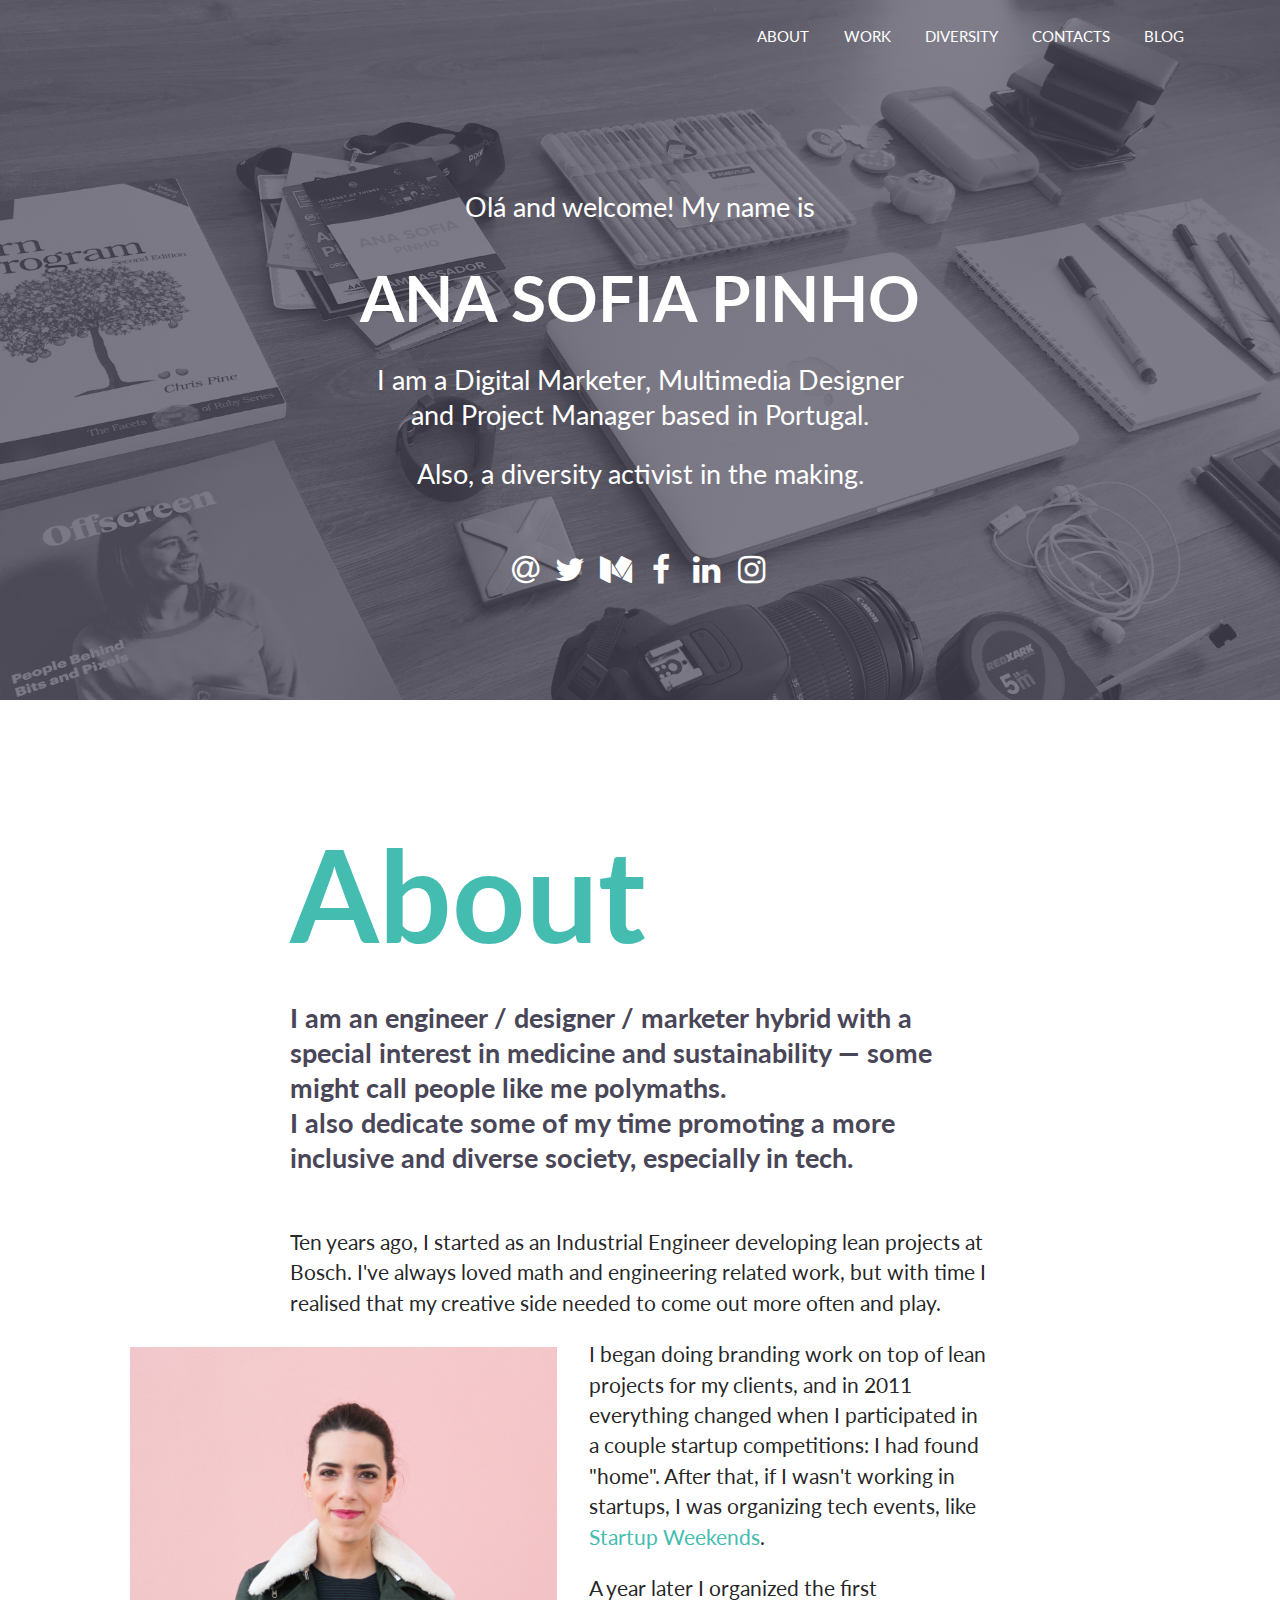
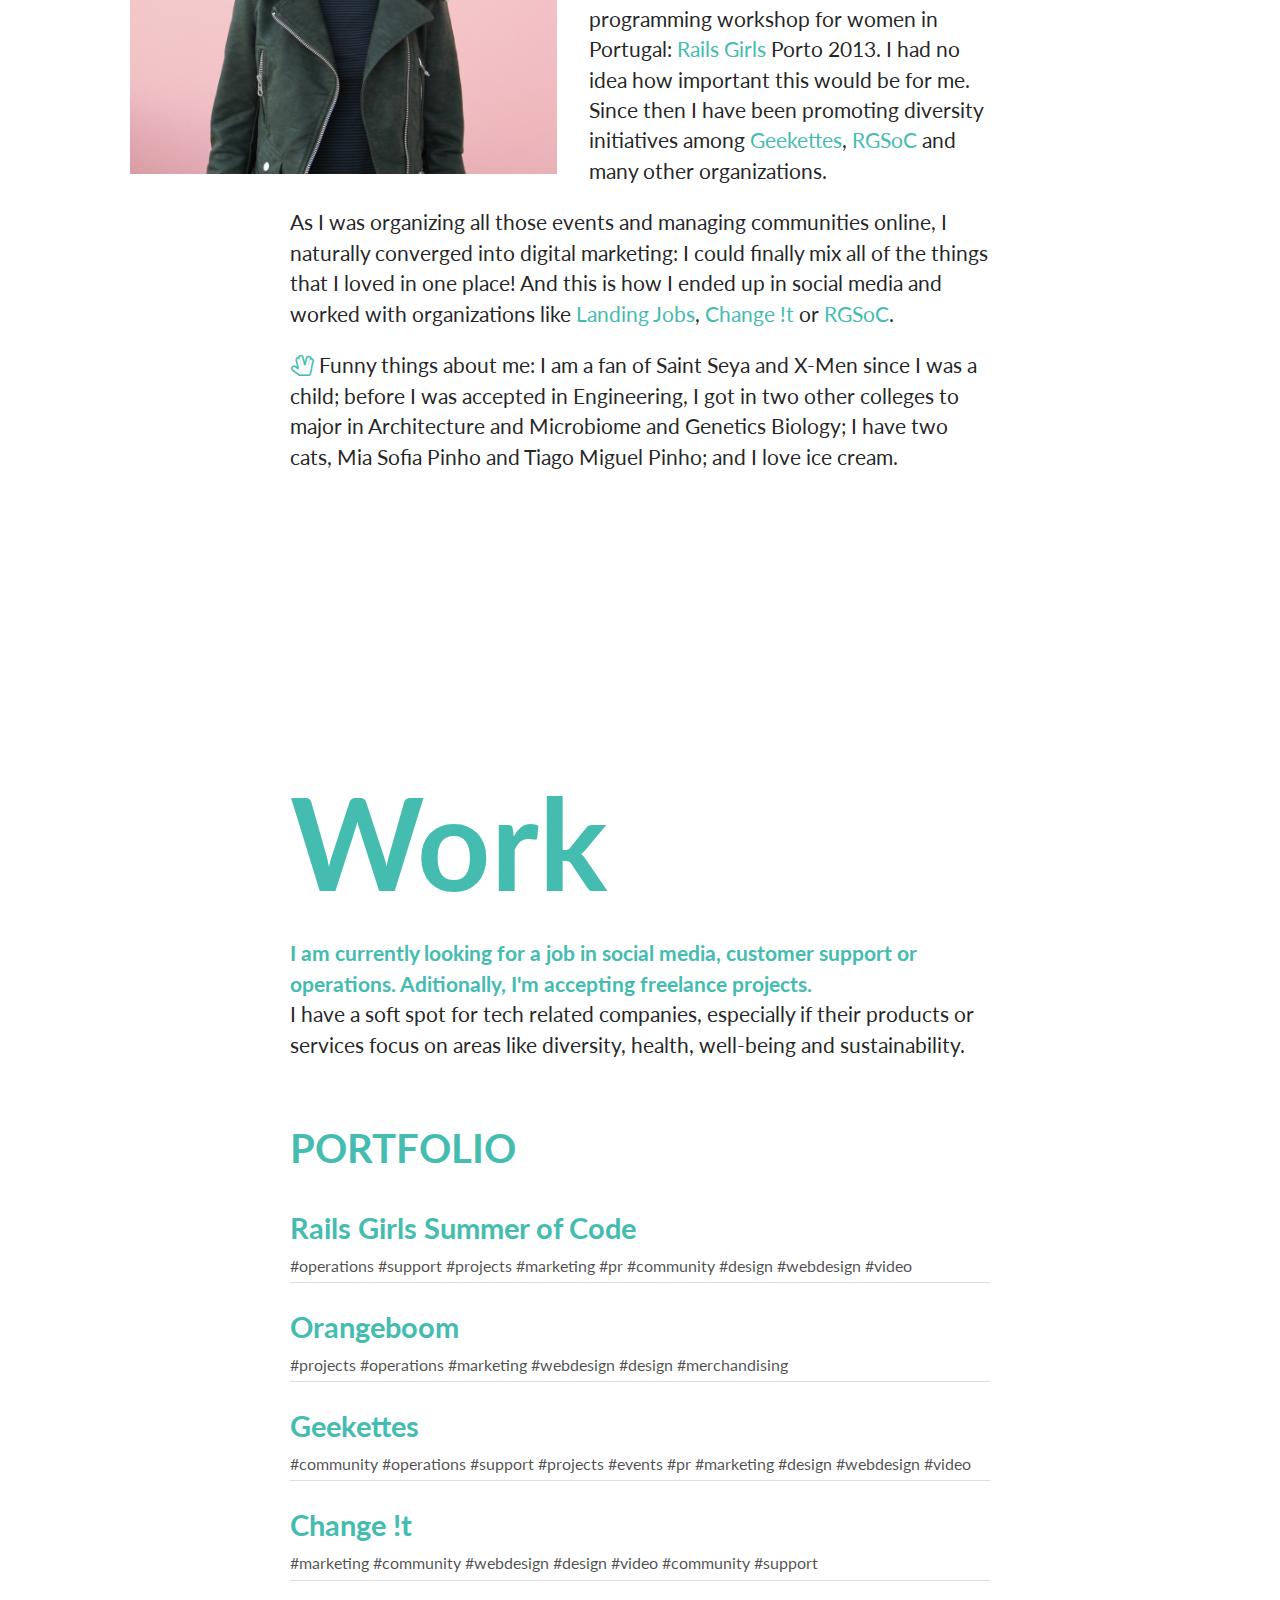
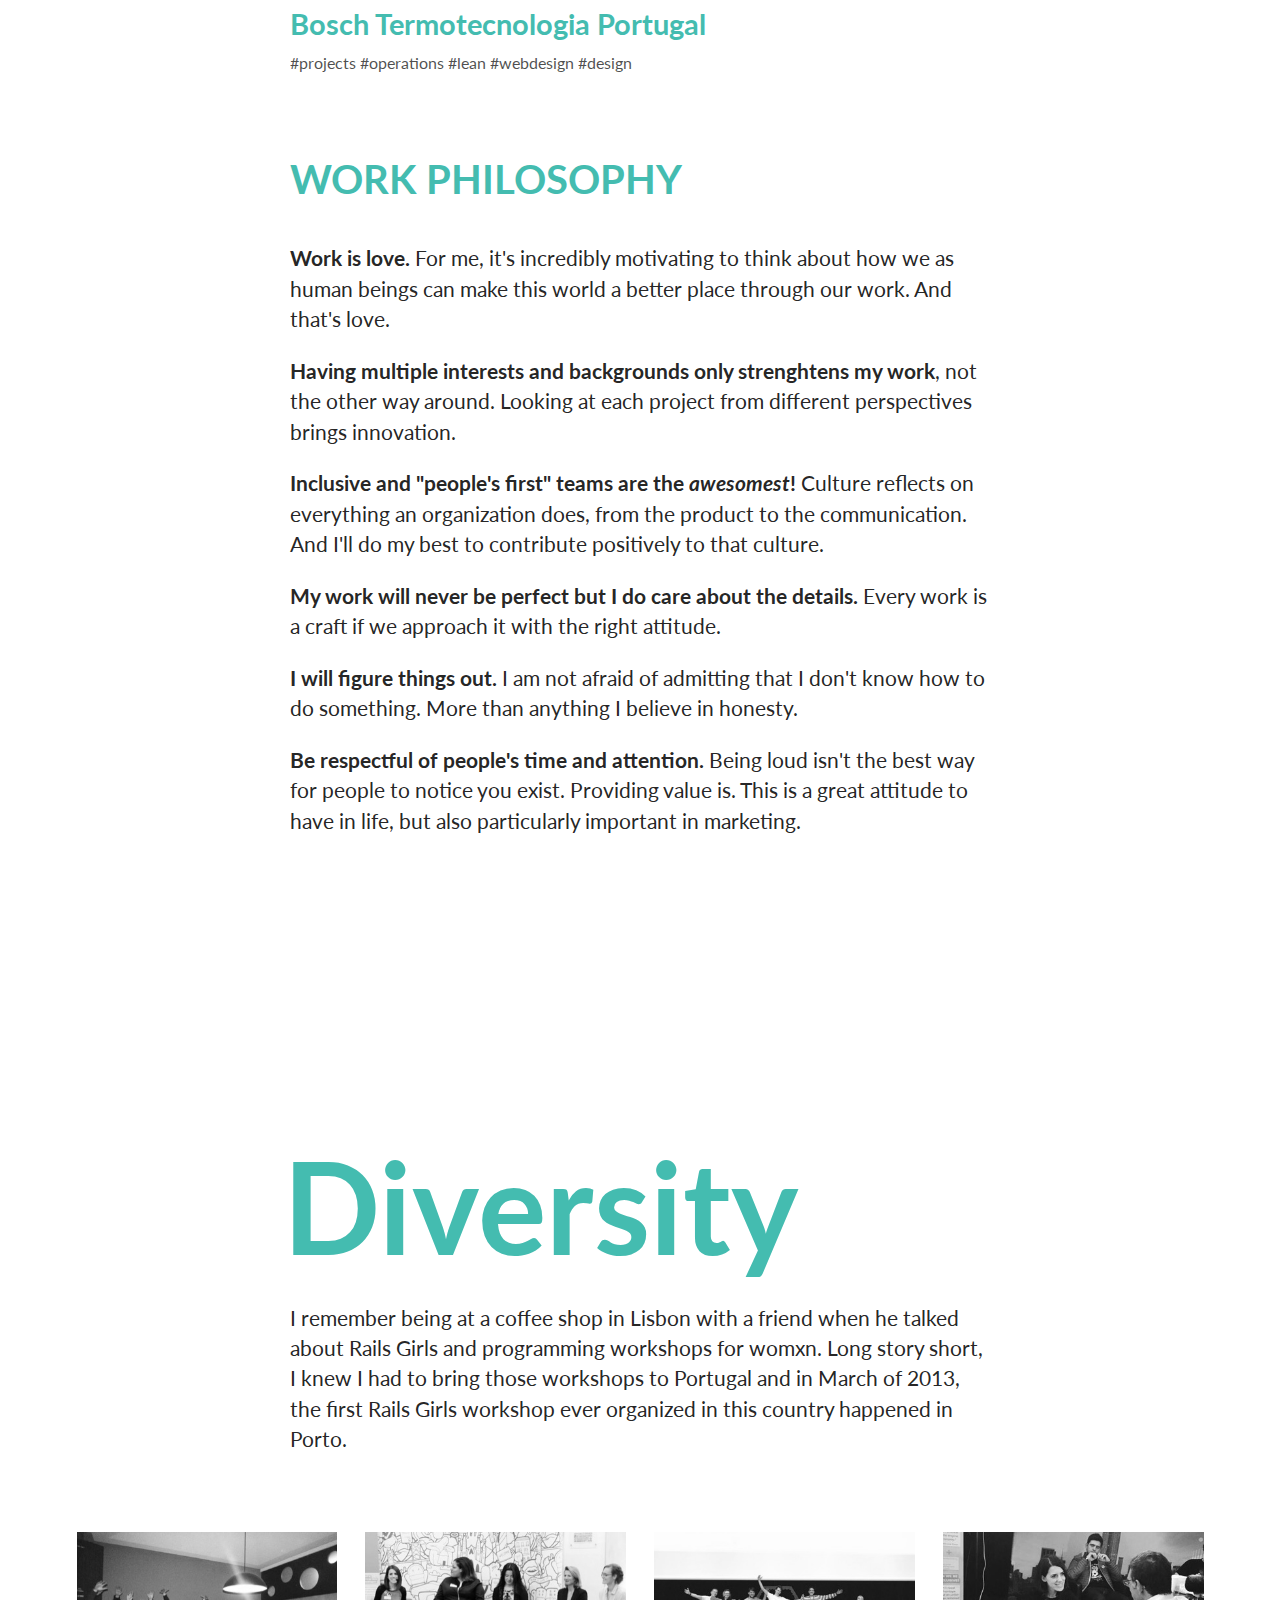
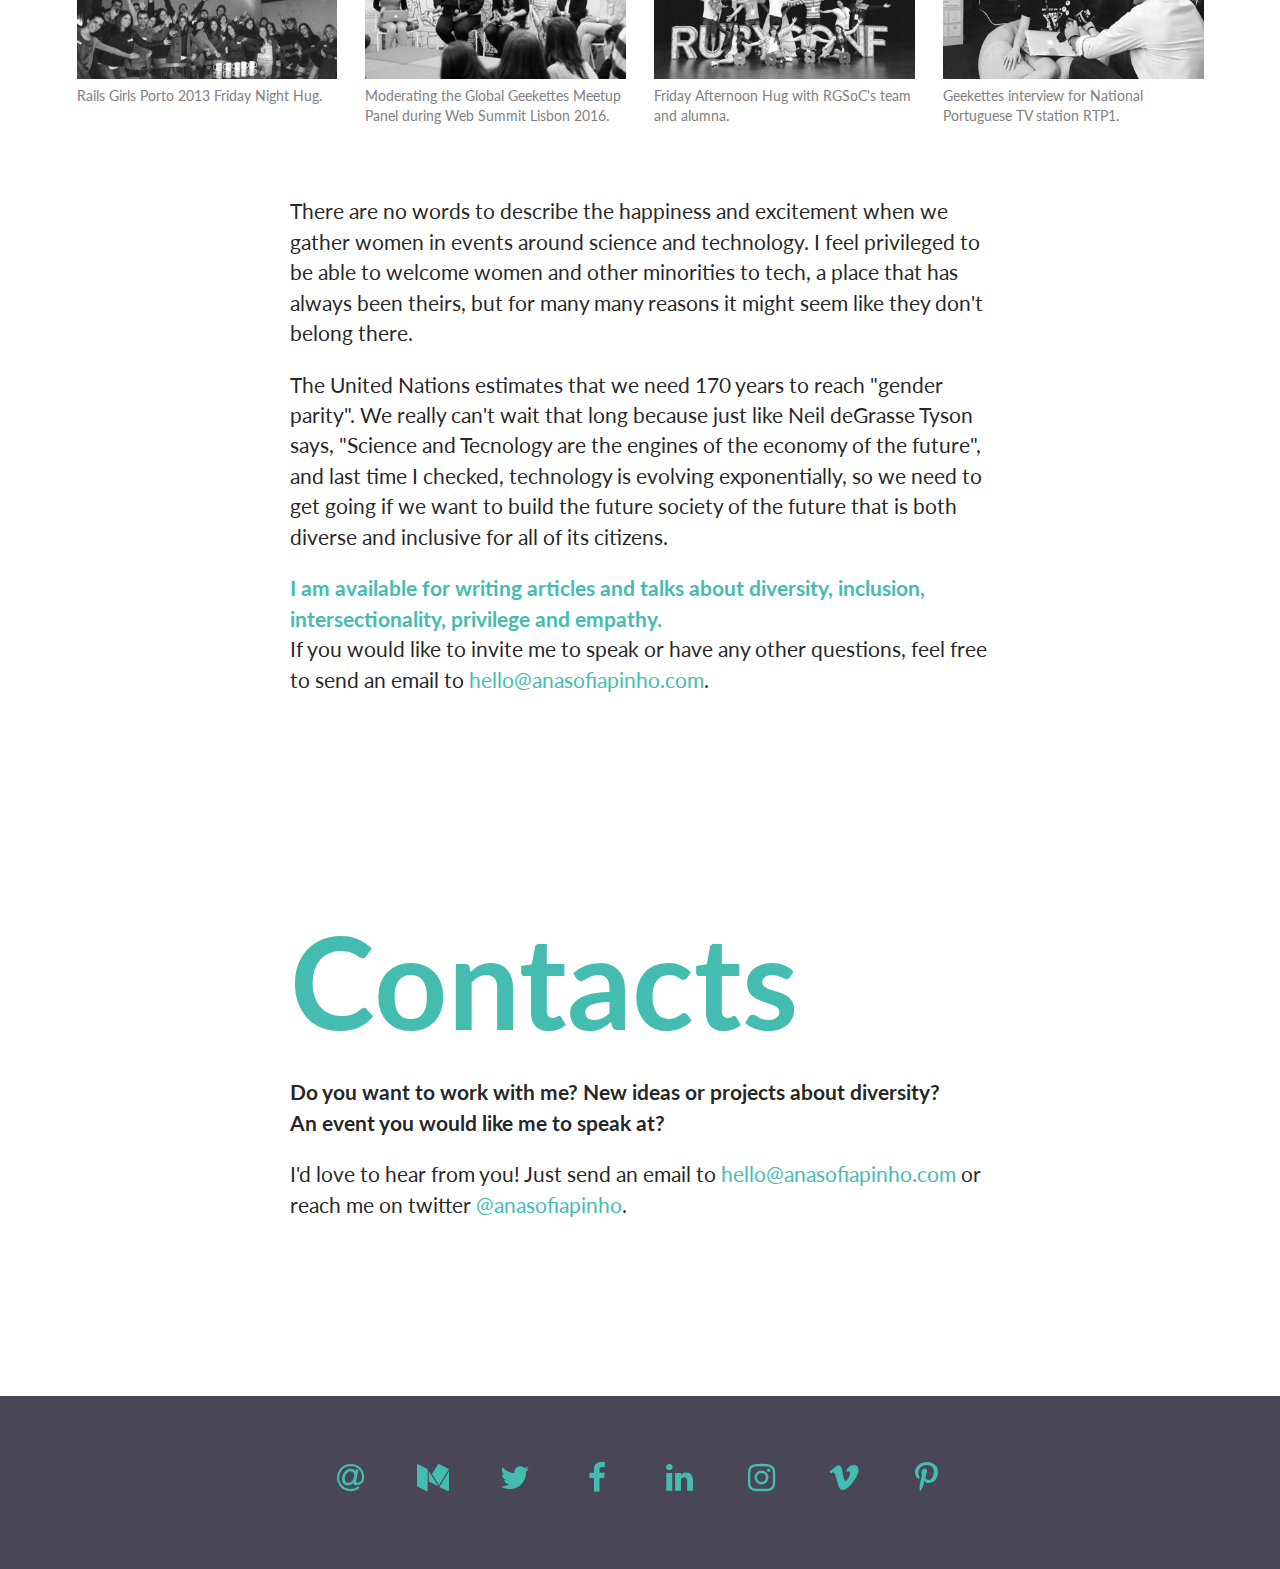
==== commit 64dc9050: "Update typos" ====
--- a/index.html
+++ b/index.html
@@ -10,7 +10,7 @@
   <link rel="shortcut icon" href="favicon.png" />
 
   <!-- Site Properties -->
-  <title>Ana Sofia Pinho — Digital Marketeer, Multimedia Designer and Project Manager. Diversity Activist.</title>
+  <title>Ana Sofia Pinho — Digital Marketer, Multimedia Designer and Project Manager. Diversity Activist.</title>
   <script src="https://code.jquery.com/jquery-2.2.4.min.js" integrity="sha256-BbhdlvQf/xTY9gja0Dq3HiwQF8LaCRTXxZKRutelT44=" crossorigin="anonymous"></script>
 
   <link rel="stylesheet" type="text/css" href="assets/semantic/semantic.min.css">
@@ -75,7 +75,7 @@
           ANA SOFIA PINHO
         </h1>
         <h2>
-          I am a Digital Marketeer, Multimedia Designer
+          I am a Digital Marketer, Multimedia Designer
           <br>and Project Manager based in Portugal.
         </h2>
         <h2>
@@ -122,7 +122,7 @@
       <div class="ui text container">
         <h1 class="info-title">About</h1>
         <h2 class="body-text">
-          <b>I am an engineer / designer / marketeer hybrid with a special interest in medicine and sustainability — some might call people like me polymaths. <br>I also dedicate some of my time promoting a more inclusive and diverse society, especially in tech.</b>
+          <b>I am an engineer / designer / marketer hybrid with a special interest in medicine and sustainability — some might call people like me polymaths. <br>I also dedicate some of my time promoting a more inclusive and diverse society, especially in tech.</b>
         </h2>
         <br>
         <p>
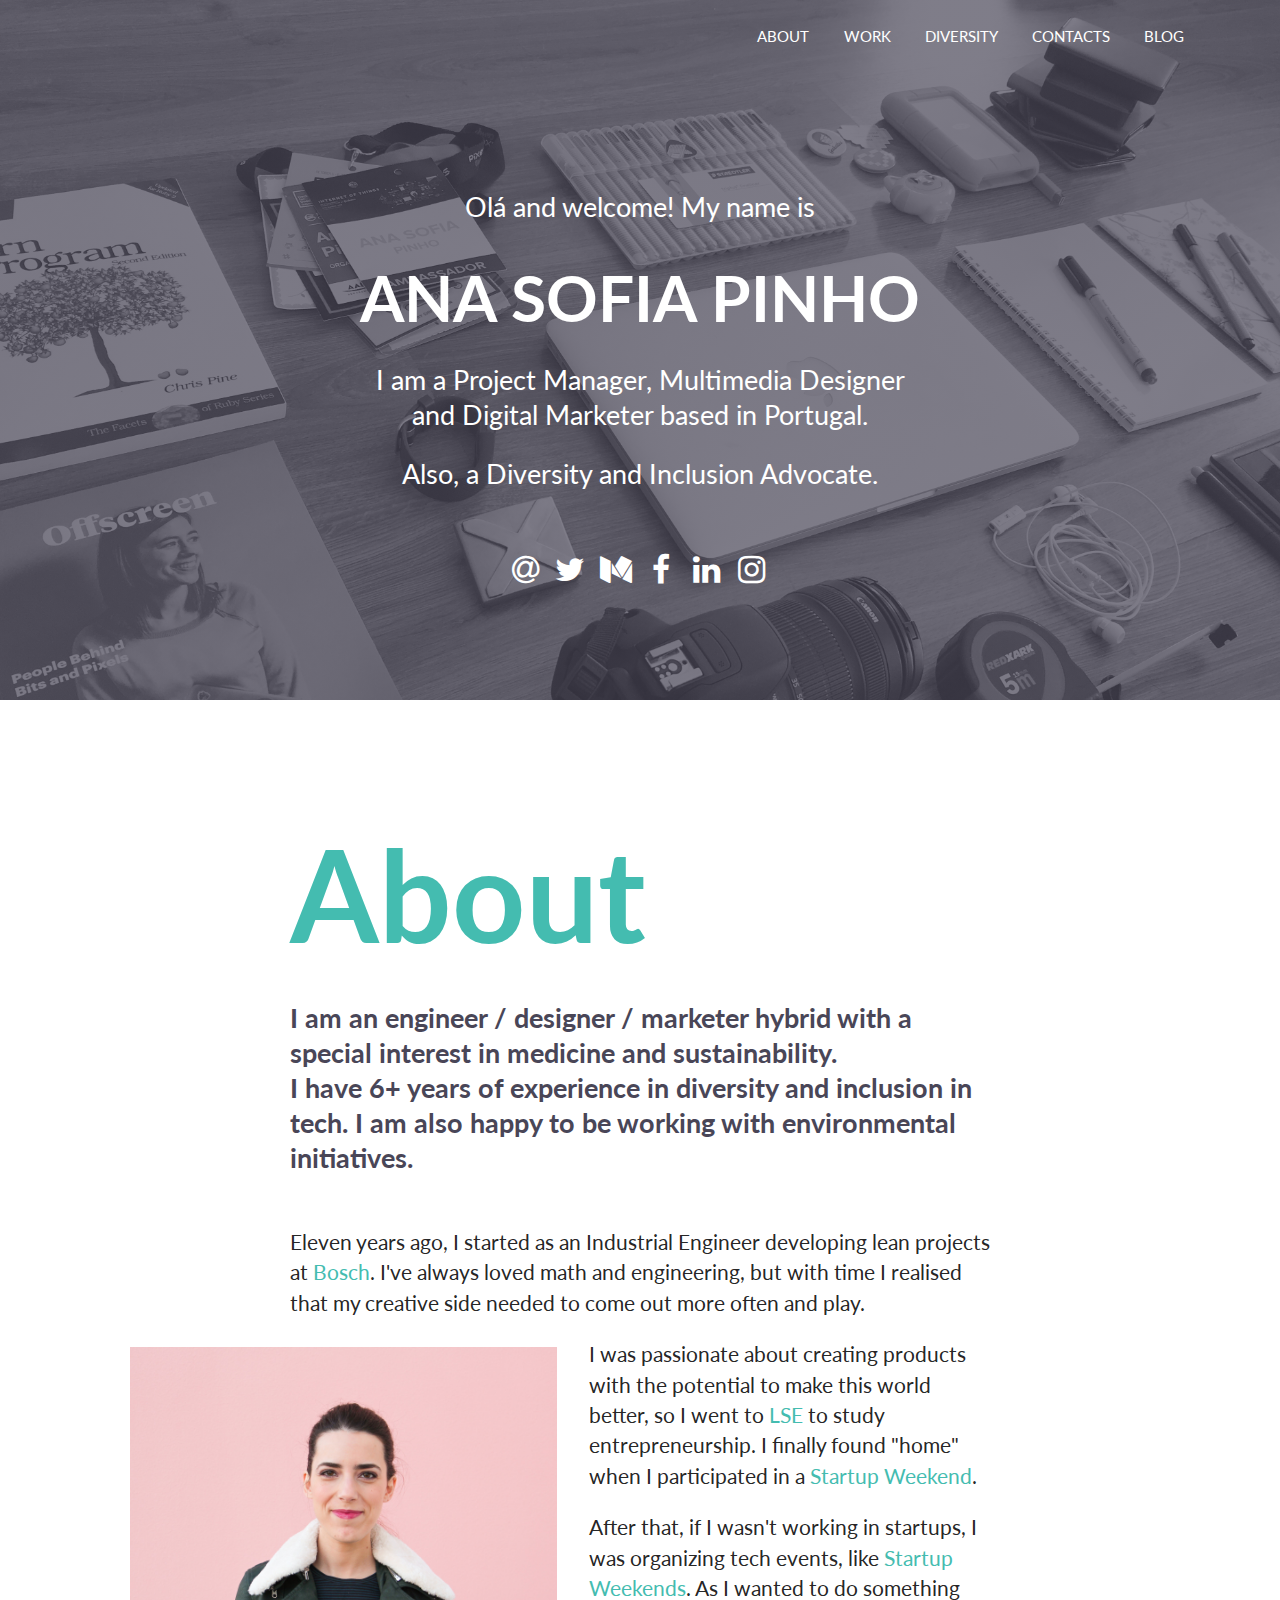
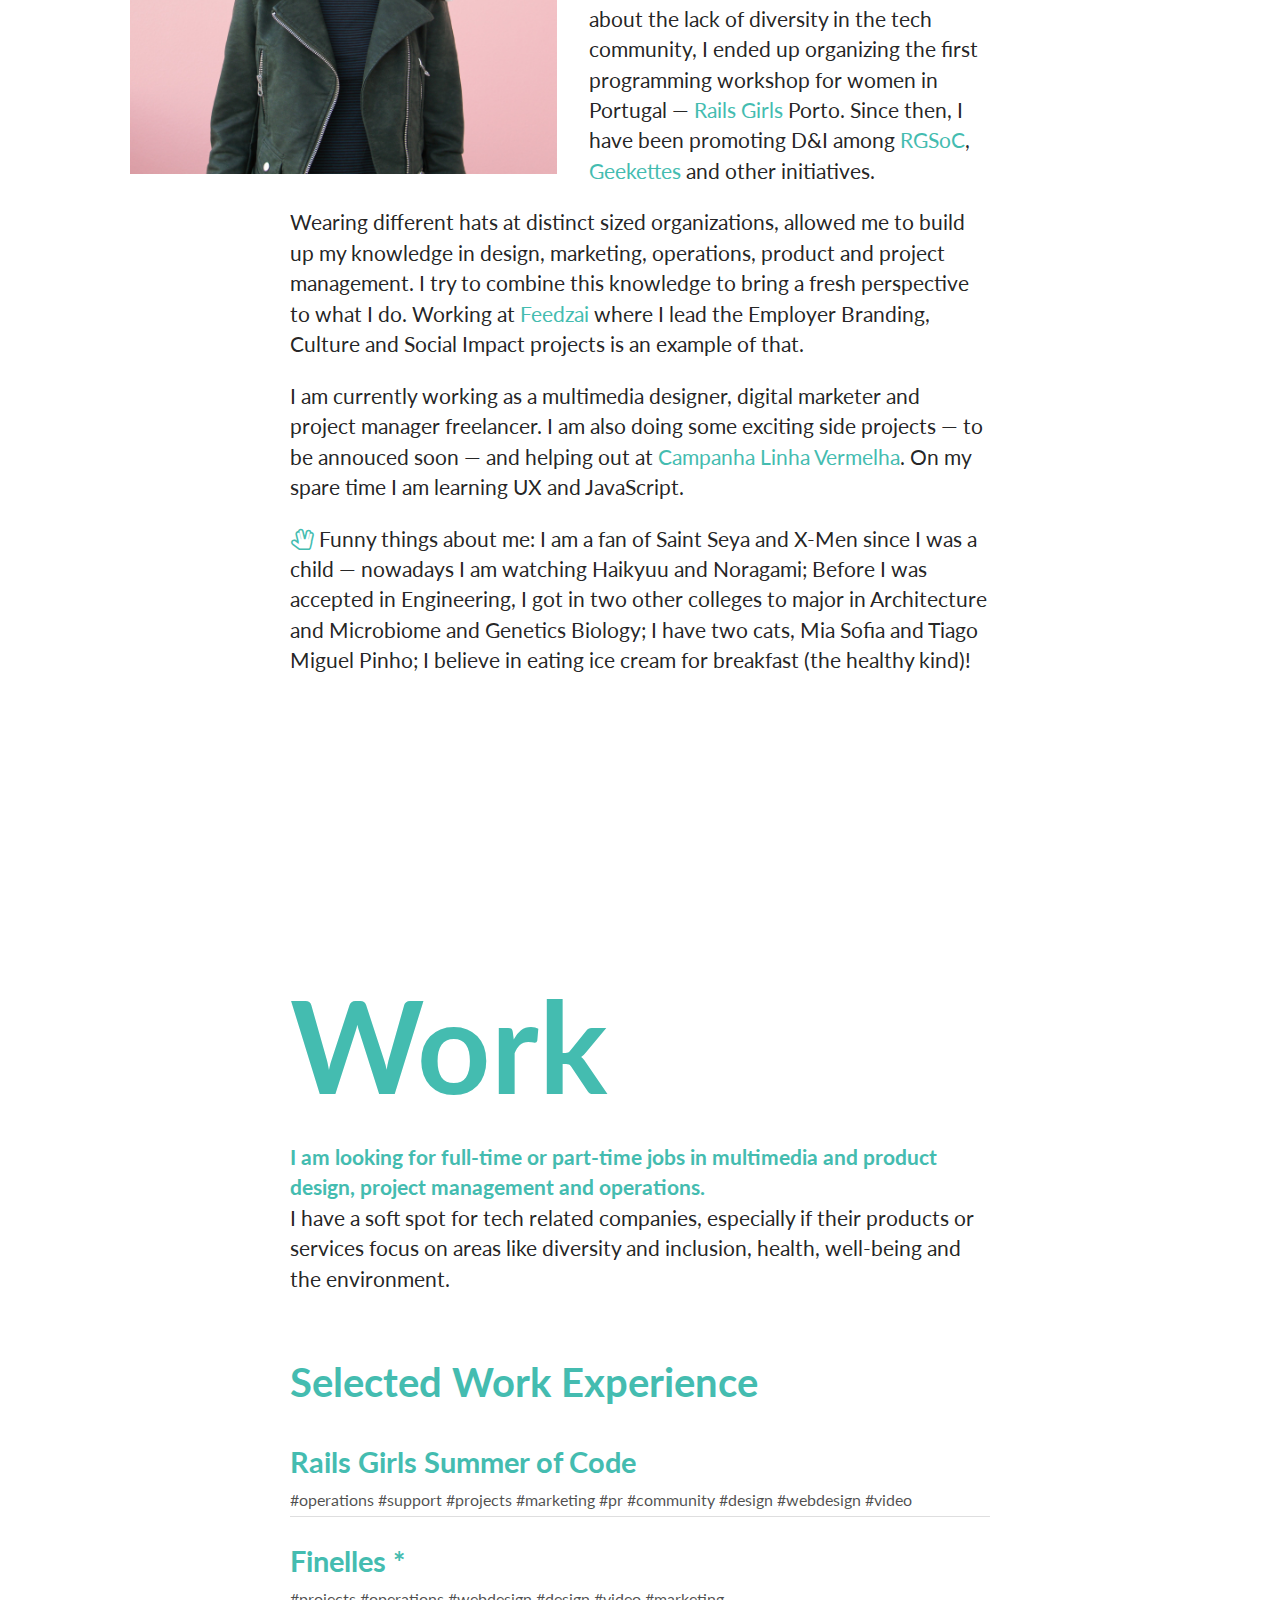
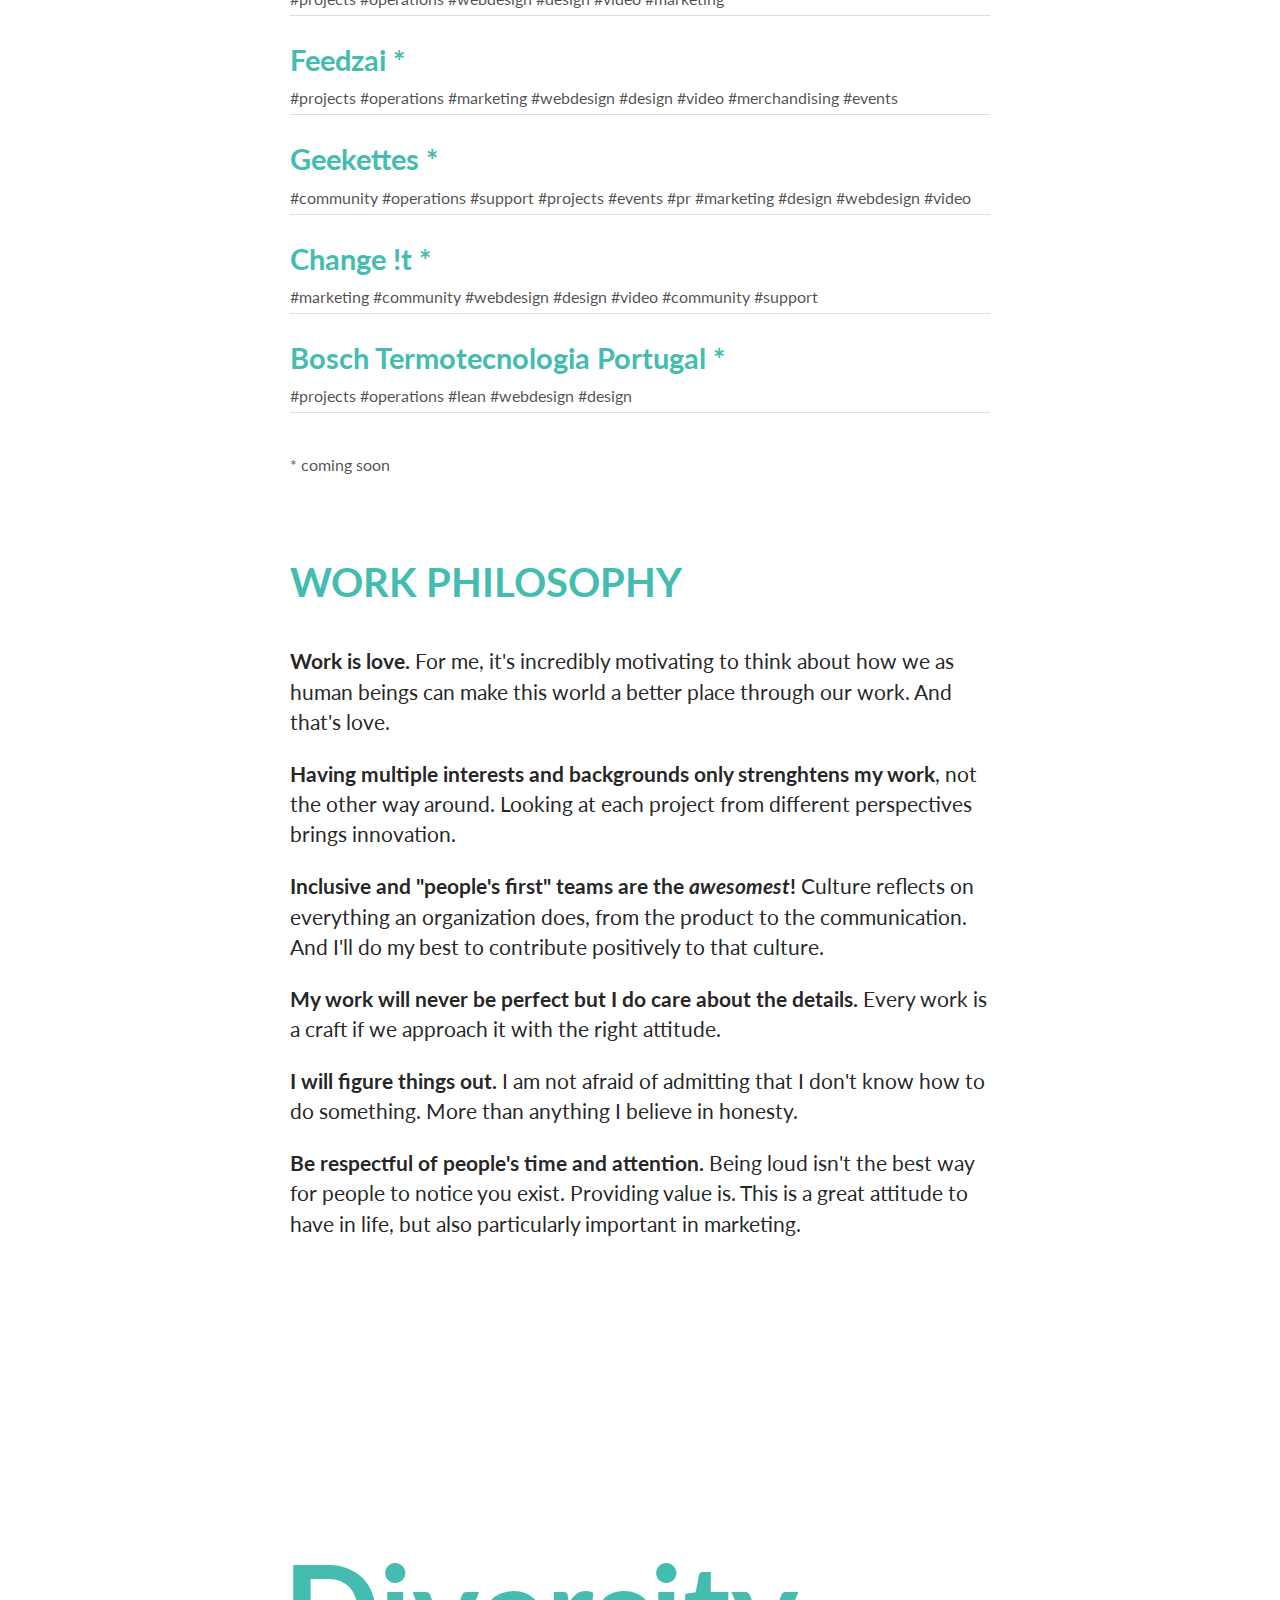
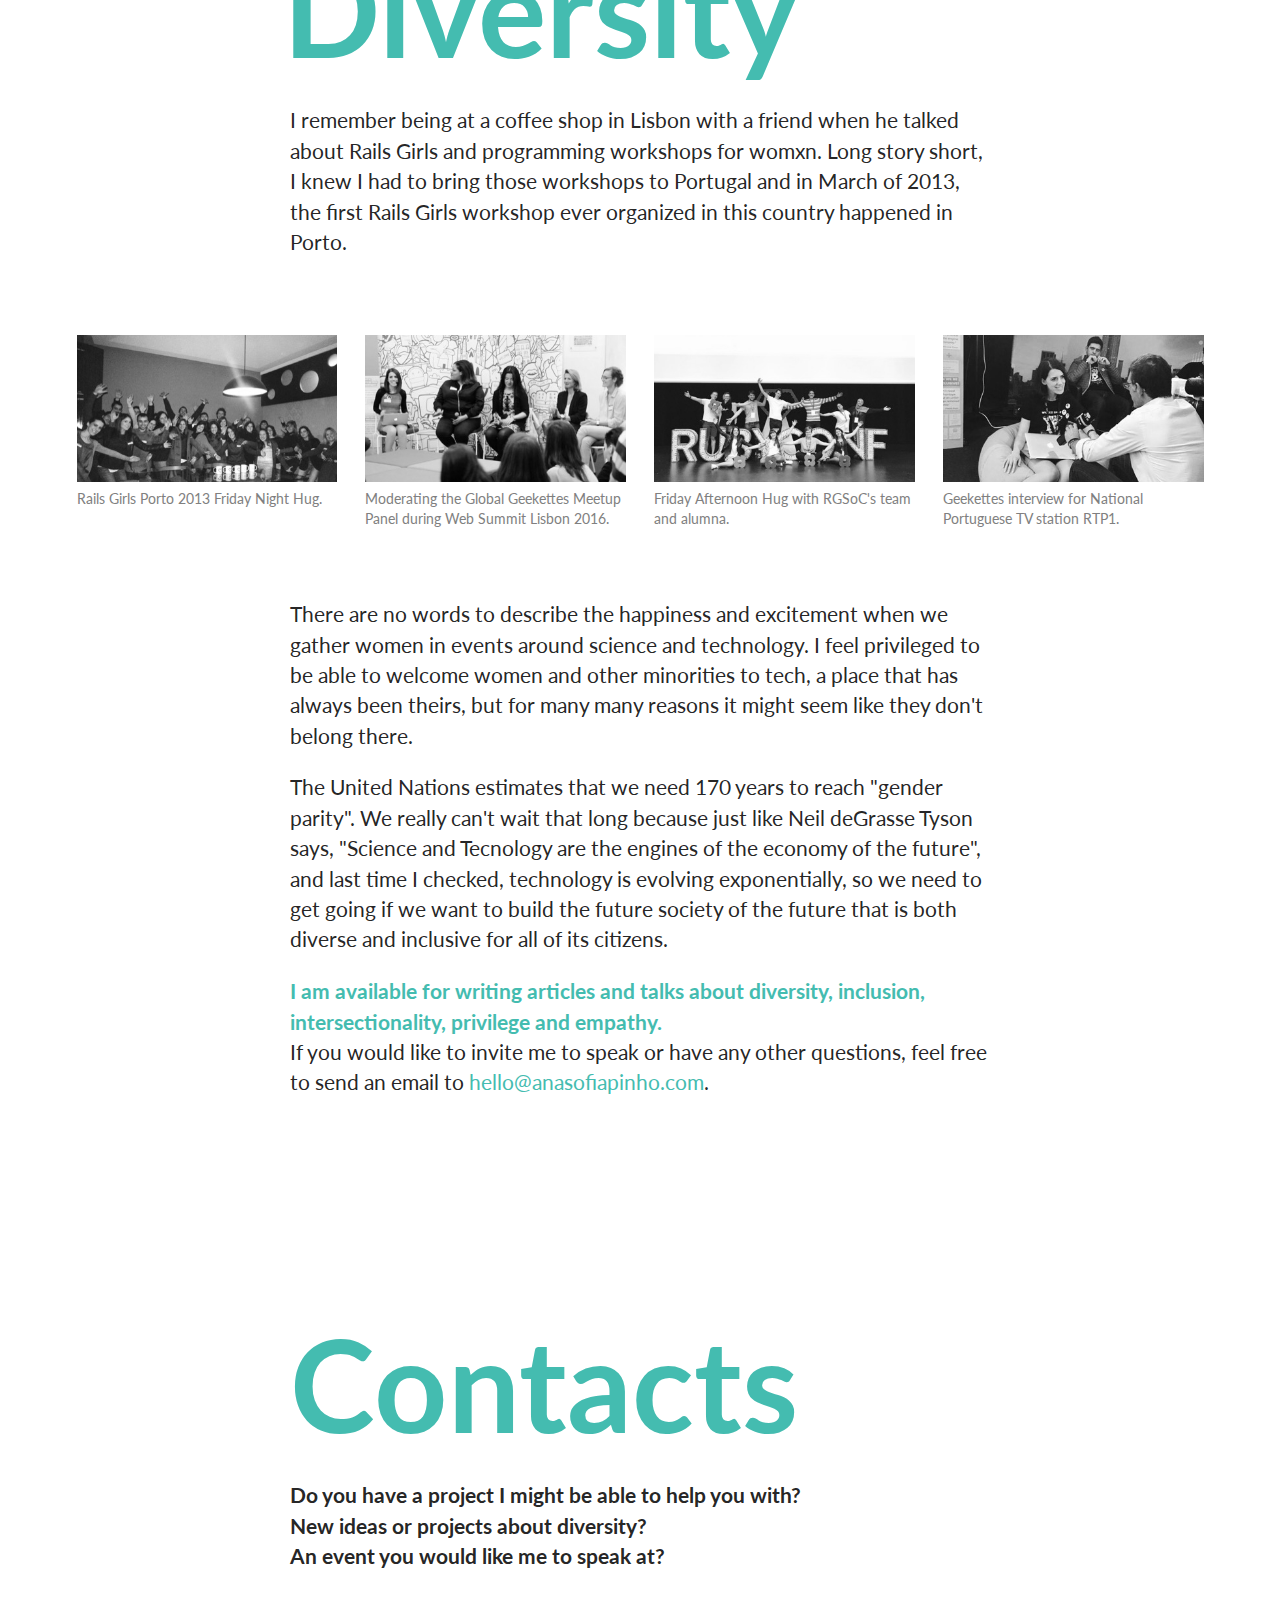
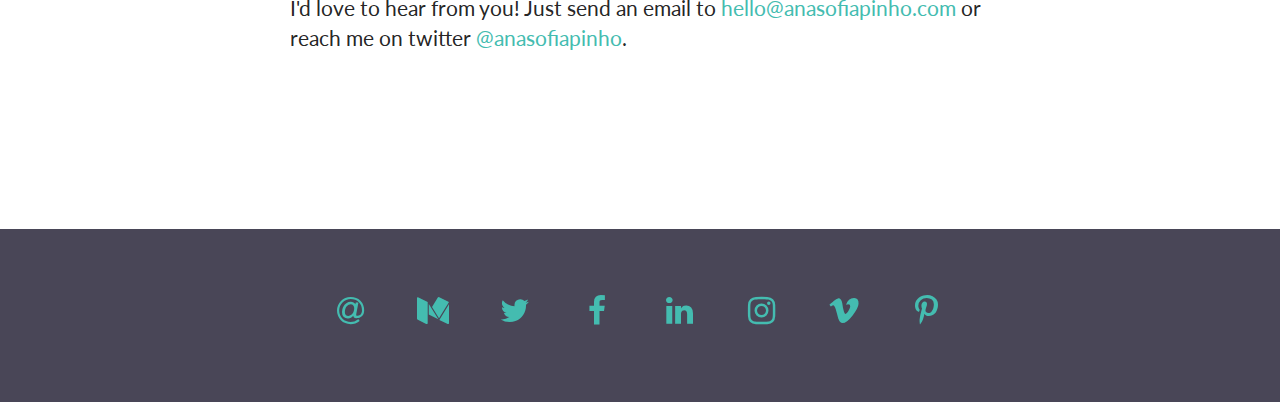
==== commit cc8227f0: "Update Index page" ====
--- a/index.html
+++ b/index.html
@@ -10,7 +10,7 @@
   <link rel="shortcut icon" href="favicon.png" />
 
   <!-- Site Properties -->
-  <title>Ana Sofia Pinho — Digital Marketer, Multimedia Designer and Project Manager. Diversity Activist.</title>
+  <title>Ana Sofia Pinho — Multimedia Designer, Project Manager and Marketer. Diversity and Inclusion Advocate.</title>
   <script src="https://code.jquery.com/jquery-2.2.4.min.js" integrity="sha256-BbhdlvQf/xTY9gja0Dq3HiwQF8LaCRTXxZKRutelT44=" crossorigin="anonymous"></script>
 
   <link rel="stylesheet" type="text/css" href="assets/semantic/semantic.min.css">
@@ -18,6 +18,8 @@
 
   <link rel="stylesheet" type="text/css" href="assets/main.css">
   <script src="assets/main.js"></script>
+  
+  <meta name="google-site-verification" content="X5RGlD-MjYdgYNH_RRT70mN_q5I6nr0wXgDuRyRring" />
 </head>
 <body>
 
@@ -75,23 +77,12 @@
           ANA SOFIA PINHO
         </h1>
         <h2>
-          I am a Digital Marketer, Multimedia Designer
-          <br>and Project Manager based in Portugal.
+          I am a Project Manager, Multimedia Designer
+          <br>and Digital Marketer based in Portugal.
         </h2>
         <h2>
-          Also, a diversity activist in the making.
-        </h2>
-
-        <!--
-        <h2>
-          A generalist working within and across
-          <br>digital communication, multimedia design
-          <br>and project management.
-        </h2>
-        <h2>
-          And a diversity activist in the making.
-        </h2>
-        -->
+          Also, a Diversity and Inclusion Advocate.
+        </h2>
 
         <br>
         <br>
@@ -122,24 +113,27 @@
       <div class="ui text container">
         <h1 class="info-title">About</h1>
         <h2 class="body-text">
-          <b>I am an engineer / designer / marketer hybrid with a special interest in medicine and sustainability — some might call people like me polymaths. <br>I also dedicate some of my time promoting a more inclusive and diverse society, especially in tech.</b>
-        </h2>
-        <br>
-        <p>
-          Ten years ago, I started as an Industrial Engineer developing lean projects at Bosch. I've always loved math and engineering related work, but with time I realised that my creative side needed to come out more often and play.
+          <b>I am an engineer / designer / marketer hybrid with a special interest in medicine and sustainability. <br>I have 6+ years of experience in diversity and inclusion in tech. I am also happy to be working with environmental initiatives.</b>
+        </h2>
+        <br>
+        <p>
+          Eleven years ago, I started as an Industrial Engineer developing lean projects at <a href="https://www.bosch.pt/en/our-company/bosch-in-portugal/">Bosch</a>. I've always loved math and engineering, but with time I realised that my creative side needed to come out more often and play.
         </p>
         <img src="assets/images/anasofiapinho-square-1-1920x1920.jpg" class="ui large left floated image outside-of-text">
         <p>
-          I began doing branding work on top of lean projects for my clients, and in 2011 everything changed when I participated in a couple startup competitions: I had found "home". After that, if I wasn't working in startups, I was organizing tech events, like <a href="https://startupweekend.org/">Startup Weekends</a>.
-        </p>
-        <p>
-          A year later I organized the first programming workshop for women in Portugal: <a href="http://railsgirls.com/">Rails Girls</a> Porto 2013. I had no idea how important this would be for me. Since then I have been promoting diversity initiatives among <a href="http://www.geekettes.io/">Geekettes</a>, <a href="http://railsgirlssummerofcode.org/">RGSoC</a> and many other organizations.
-        </p>
-        <p>
-          As I was organizing all those events and managing communities online, I naturally converged into digital marketing: I could finally mix all of the things that I loved in one place! And this is how I ended up in social media and worked with organizations like <a href="https://landing.jobs/">Landing Jobs</a>, <a href="https://www.changeit.world/">Change !t</a> or <a href="https://railsgirlssummerofcode.org/">RGSoC</a>.
-        </p>
-        <p>
-          <i class="hand spock icon"></i>Funny things about me: I am a fan of Saint Seya and X-Men since I was a child; before I was accepted in Engineering, I got in two other colleges to major in Architecture and Microbiome and Genetics Biology; I have two cats, Mia Sofia Pinho and Tiago Miguel Pinho; and I love ice cream.
+          I was passionate about creating products with the potential to make this world better, so I went to <a href="http://www.lse.ac.uk/">LSE</a> to study entrepreneurship. I finally found "home" when I participated in a <a href="https://startupweekend.org/">Startup Weekend</a>.
+        </p>
+        <p>
+          After that, if I wasn't working in startups, I was organizing tech events, like <a href="https://startupweekend.org/">Startup Weekends</a>. As I wanted to do something about the lack of diversity in the tech community, I ended up organizing the first programming workshop for women in Portugal — <a href="http://railsgirls.com/">Rails Girls</a> Porto. Since then, I have been promoting D&I among <a href="http://railsgirlssummerofcode.org/">RGSoC</a>, <a href="http://www.geekettes.io/">Geekettes</a> and other initiatives.
+        </p>
+        <p>
+          Wearing different hats at distinct sized organizations, allowed me to build up my knowledge in design, marketing, operations, product and project management. I try to combine this knowledge to bring a fresh perspective to what I do. Working at <a href="https://feedzai.com">Feedzai</a> where I lead the Employer Branding, Culture and Social Impact projects is an example of that. 
+        </p>
+        <p>
+          I am currently working as a multimedia designer, digital marketer and project manager freelancer. I am also doing some exciting side projects — to be annouced soon — and helping out at <a href="https://linhavermelha.org/">Campanha Linha Vermelha</a>. On my spare time I am learning UX and JavaScript.
+        </p>
+        <p>
+          <i class="hand spock icon"></i>Funny things about me: I am a fan of Saint Seya and X-Men since I was a child — nowadays I am watching Haikyuu and Noragami; Before I was accepted in Engineering, I got in two other colleges to major in Architecture and Microbiome and Genetics Biology; I have two cats, Mia Sofia and Tiago Miguel Pinho; I believe in eating ice cream for breakfast (the healthy kind)!
         </p>
       </div>
     </div>
@@ -149,14 +143,14 @@
 
         <h1 class="info-title">Work</h1>
         <p>
-          <b class="green-text">I am currently looking for a job in social media, customer support or operations. Aditionally, I'm accepting freelance projects.</b><br>
-          I have a soft spot for tech related companies, especially if their products or services focus on areas like diversity, health, well-being and sustainability.
+          <b class="green-text">I am looking for full-time or part-time jobs in multimedia and product design, project management and operations.</b><br>
+          I have a soft spot for tech related companies, especially if their products or services focus on areas like diversity and inclusion, health, well-being and the environment.
         </p>
         <br>
         <br>
 
         <h2 class="portfolio-sub-title">
-          PORTFOLIO
+          Selected Work Experience
         </h2>
 
         <div class="ui relaxed divided list">
@@ -168,30 +162,45 @@
           </div>
 
           <div class="item">
-            <div class="content">
-              <a href="work/work-orangeboom.html" class="header">Orangeboom</a>
-              <div class="description">#projects #operations #marketing #webdesign #design #merchandising</div>
-            </div>
-          </div>
-
-          <div class="item">
-            <div class="content">
-              <a href="work/work-geekettes.html" class="header">Geekettes</a>
+              <div class="content">
+                <a href="work/work-coming-soon.html" class="header">Finelles *</a>
+                <div class="description">#projects #operations #webdesign #design #video #marketing</div>
+              </div>
+            </div>
+
+          <div class="item">
+            <div class="content">
+              <a href="work/work-coming-soon.html" class="header">Feedzai *</a>
+              <div class="description">#projects #operations #marketing #webdesign #design #video #merchandising #events</div>
+            </div>
+          </div>
+
+          <div class="item">
+            <div class="content">
+              <a href="work/work-coming-soon.html" class="header">Geekettes *</a>
               <div class="description">#community #operations #support #projects #events #pr #marketing #design #webdesign #video</div>
             </div>
           </div>
 
           <div class="item">
             <div class="content">
-              <a href="work/work-changeit.html" class="header">Change !t</a>
+              <a href="work/work-coming-soon.html" class="header">Change !t *</a>
               <div class="description">#marketing #community #webdesign #design #video #community #support</div>
             </div>
           </div>
 
           <div class="item">
             <div class="content">
-              <a href="work/work-bosch.html" class="header">Bosch Termotecnologia Portugal</a>
+              <a href="work/work-coming-soon.html" class="header">Bosch Termotecnologia Portugal *</a>
               <div class="description">#projects #operations #lean #webdesign #design</div>
+            </div>
+          </div>
+
+          <div class="item">
+            <div class="content">
+              <br>
+              <br>
+              <div class="description">* coming soon</div>
             </div>
           </div>
         </div>
@@ -285,7 +294,8 @@
 
         <h1 class="info-title">Contacts</h1>
         <p>
-          <strong>Do you want to work with me? New ideas or projects about diversity?
+          <strong>Do you have a project I might be able to help you with?
+          <br>New ideas or projects about diversity?
           <br>An event you would like me to speak at?</strong>
         </p>
 
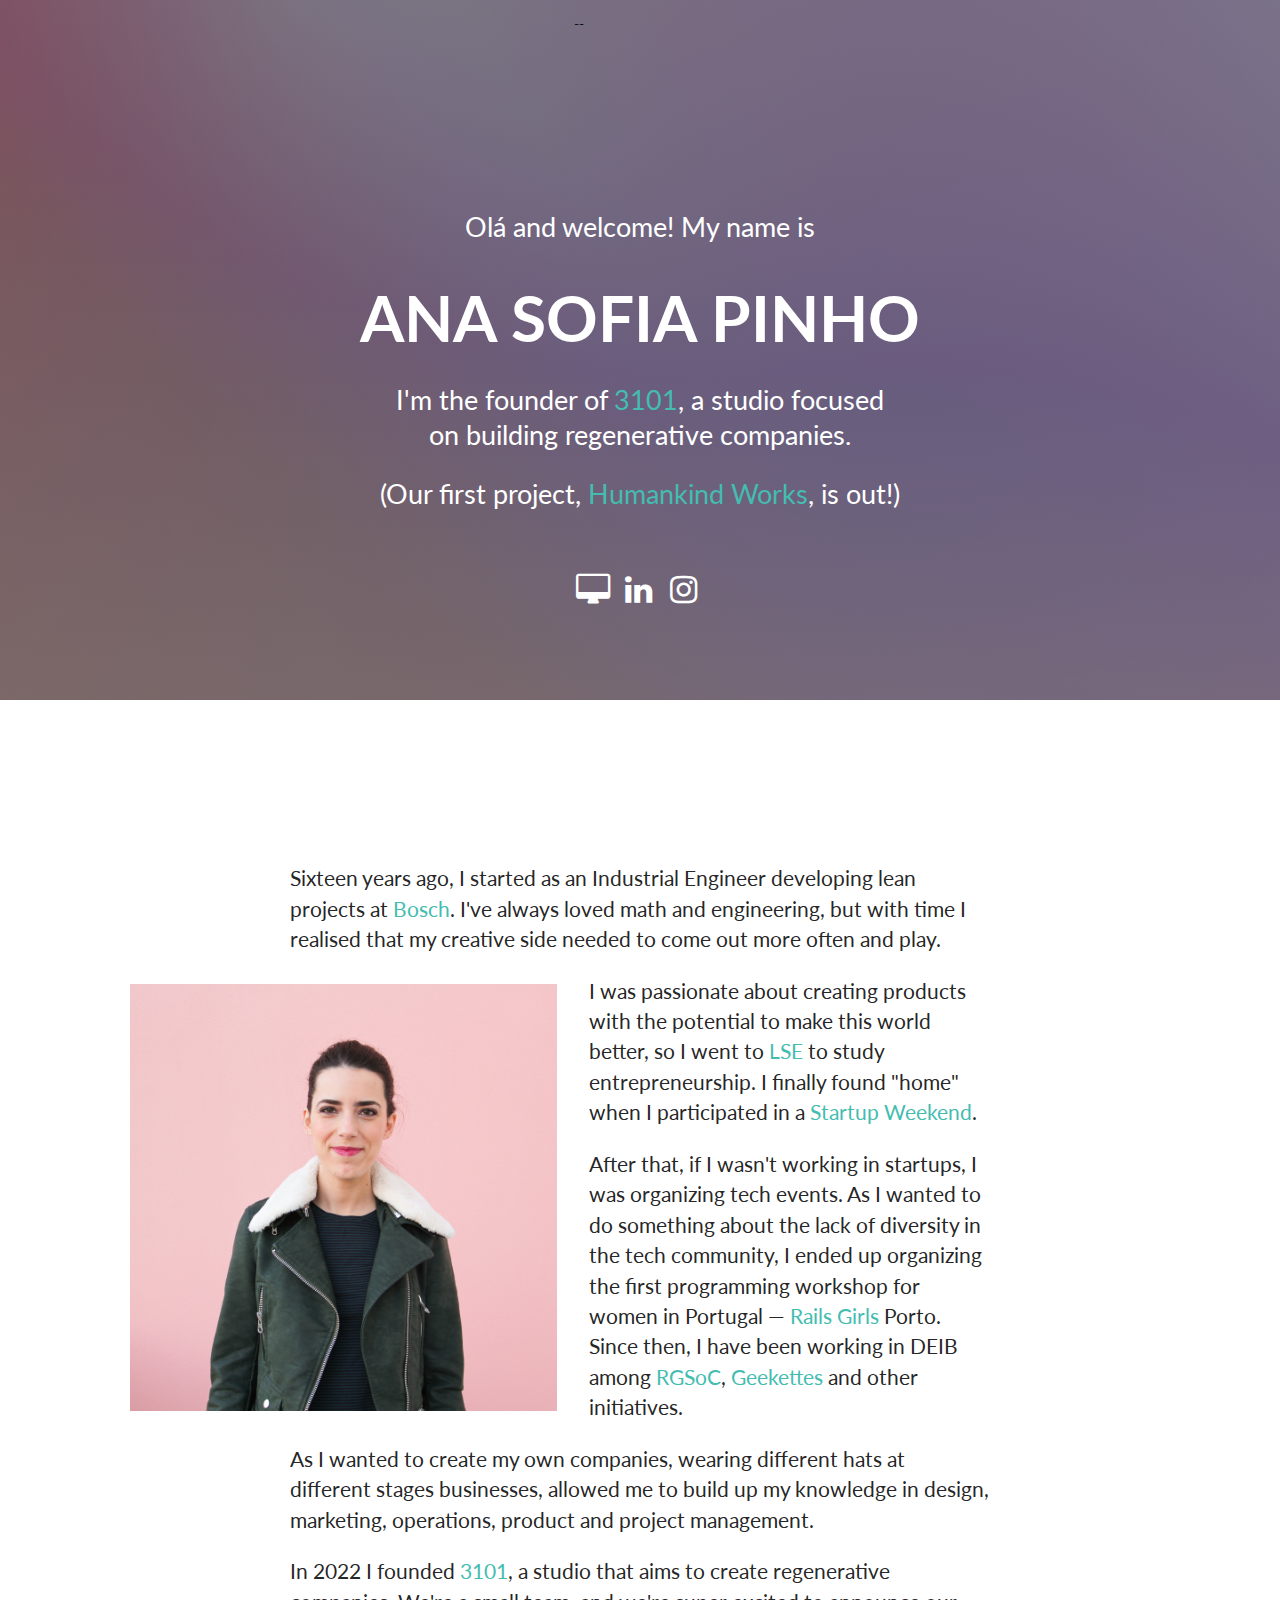
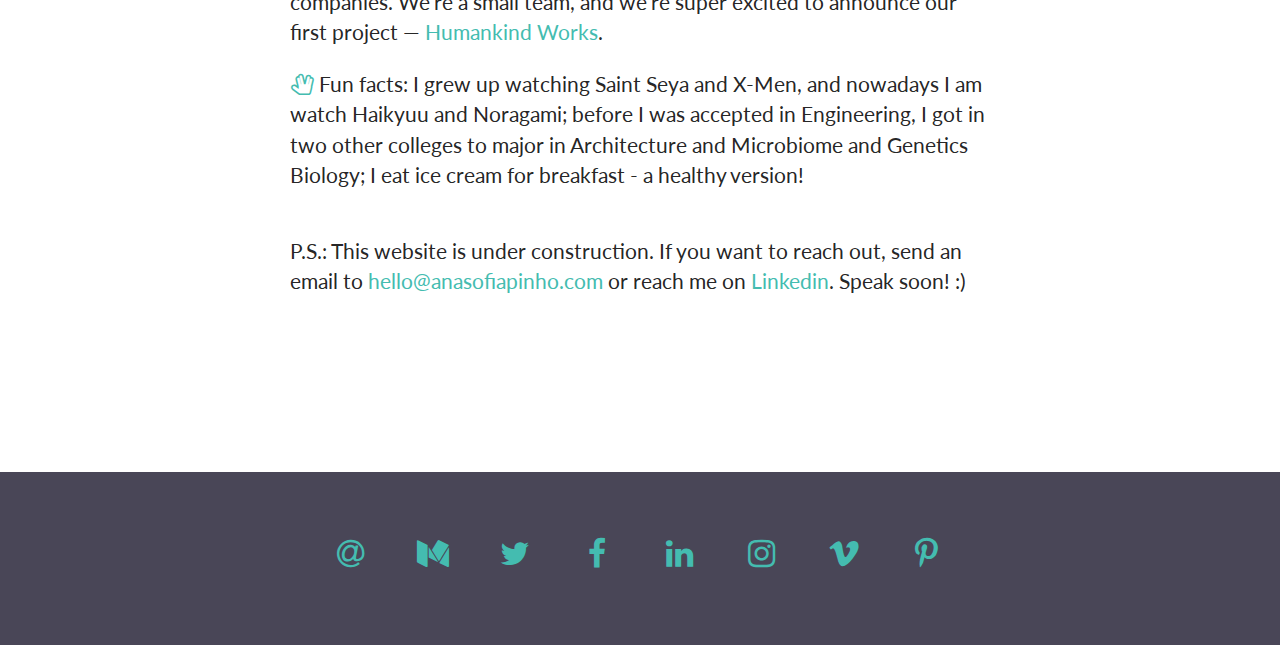
==== commit 9386ab8a: "Rename index-new.html to index.html" ====
--- a/index.html
+++ b/index.html
@@ -10,7 +10,7 @@
   <link rel="shortcut icon" href="favicon.png" />
 
   <!-- Site Properties -->
-  <title>Ana Sofia Pinho — Multimedia Designer, Project Manager and Marketer. Diversity and Inclusion Advocate.</title>
+  <title>Ana Sofia Pinho — Building regenerative companies at 3101 & Humankind Works.</title>
   <script src="https://code.jquery.com/jquery-2.2.4.min.js" integrity="sha256-BbhdlvQf/xTY9gja0Dq3HiwQF8LaCRTXxZKRutelT44=" crossorigin="anonymous"></script>
 
   <link rel="stylesheet" type="text/css" href="assets/semantic/semantic.min.css">
@@ -20,9 +20,19 @@
   <script src="assets/main.js"></script>
   
   <meta name="google-site-verification" content="X5RGlD-MjYdgYNH_RRT70mN_q5I6nr0wXgDuRyRring" />
+  
+  <!-- Google tag (gtag.js) -->
+  <script async src="https://www.googletagmanager.com/gtag/js?id=G-JJSHFJ9WTG"></script>
+  <script>
+    window.dataLayer = window.dataLayer || [];
+    function gtag(){dataLayer.push(arguments);}
+    gtag('js', new Date());
+
+    gtag('config', 'G-JJSHFJ9WTG');
+  </script>
+  
 </head>
 <body>
-
   <!-- Following Menu -->
   <div class="ui inverted large top fixed hidden menu">
     <div class="ui container">
@@ -30,12 +40,12 @@
         <a class="toc item">
           <i class="sidebar icon"></i>
         </a>
-        <a class="item" href="#top">HOME</a>
+        <!--- <a class="item" href="#top">HOME</a>
         <a class="item" href="#about">ABOUT</a>
         <a class="item" href="#work">WORK</a>
-        <a class="item" href="#diversity">DIVERSITY</a>
+        <a class="item" href="#diversity">DEIB</a>
         <a class="item" href="#contacts">CONTACTS</a>
-        <a class="item" href="https://medium.com/@anasofiapinho" target="_blank">BLOG</a>
+        <a class="item" href="https://medium.com/@anasofiapinho" target="_blank">BLOG</a> -->
       </div>
     </div>
   </div>
@@ -43,12 +53,12 @@
   <!-- Sidebar Menu -->
   <div class="ui vertical sidebar menu">
     <a class="item" href="index.html">&nbsp;</a>
-    <a class="item" href="#top">HOME</a>
+    <!--- <a class="item" href="#top">HOME</a>
     <a class="item" href="#about">ABOUT</a>
     <a class="item" href="#work">WORK</a>
-    <a class="item" href="#diversity">DIVERSITY</a>
+    <a class="item" href="#diversity">DEIB</a>
     <a class="item" href="#contacts">CONTACTS</a>
-    <a class="item" href="https://medium.com/@anasofiapinho" target="_blank">BLOG</a>
+    <a class="item" href="https://medium.com/@anasofiapinho" target="_blank">BLOG</a> -->
   </div>
 
   <!-- Page Contents -->
@@ -61,14 +71,14 @@
             <i class="sidebar icon"></i>
           </a>
           <a class="active item" href="#top"></a>
-          <a class="item" href="#about">ABOUT</a>
+          <!--- <a class="item" href="#about">ABOUT</a>
           <a class="item" href="#work">WORK</a>
-          <a class="item" href="#diversity">DIVERSITY</a>
+          <a class="item" href="#diversity">DEIB</a>
           <a class="item" href="#contacts">CONTACTS</a>
-          <a class="item" href="https://medium.com/@anasofiapinho" target="_blank">BLOG</a>
+          <a class="item" href="https://medium.com/@anasofiapinho" target="_blank">BLOG</a> -->
         </div>
       </div>
-
+--
       <div class="ui text container stripe-header">
         <h2>
           Olá and welcome! My name is
@@ -77,32 +87,23 @@
           ANA SOFIA PINHO
         </h1>
         <h2>
-          I am a Project Manager, Multimedia Designer
-          <br>and Digital Marketer based in Portugal.
+          I'm the founder of <a href="https://www.3101.co/">3101</a>, a studio focused
+          <br>on building regenerative companies.
         </h2>
         <h2>
-          Also, a Diversity and Inclusion Advocate.
-        </h2>
-
-        <br>
-        <br>
-        <p>
-          <a href="mailto:hello@anasofiapinho.com">
-            <i class="big inverted at icon image"></i>
+          (Our first project, <a href="https://www.humankindworks.com/newsletter/">Humankind Works</a>, is out!)
+        </h2>
+
+        <br>
+        <br>
+        <p>
+          <a href="http://www.humankindworks.com/newsletter">
+            <i class="big inverted desktop icon image"></i>
           </a>
-          <a href="http://www.twitter.com/anasofiapinho" target="_blank">
-            <i class="big inverted twitter icon image"></i>
-          </a>
-          <a href="https://medium.com/@anasofiapinho">
-            <i class="big inverted medium icon image"></i>
-          </a>
-          <a href="http://www.facebook.com/anasofiapinho" target="_blank">
-            <i class="big inverted facebook f icon image"></i>
-          </a>
-          <a href="https://pt.linkedin.com/in/anasofiapinho" target="_blank">
+          <a href="https://www.linkedin.com/company/humankind-works" target="_blank">
             <i class="big inverted linkedin icon image"></i>
           </a>
-          <a href="https://www.instagram.com/anasofiapinho/" target="_blank">
+          <a href="https://www.instagram.com/humankind.works/" target="_blank">
             <i class="big inverted instagram icon image"></i>
           </a>
         </p>
@@ -111,34 +112,40 @@
 
     <div class="ui vertical stripe" id="about">
       <div class="ui text container">
-        <h1 class="info-title">About</h1>
+        <!-- <h1 class="info-title">About me</h1> -->
         <h2 class="body-text">
-          <b>I am an engineer / designer / marketer hybrid with a special interest in medicine and sustainability. <br>I have 6+ years of experience in diversity and inclusion in tech. I am also happy to be working with environmental initiatives.</b>
-        </h2>
-        <br>
-        <p>
-          Eleven years ago, I started as an Industrial Engineer developing lean projects at <a href="https://www.bosch.pt/en/our-company/bosch-in-portugal/">Bosch</a>. I've always loved math and engineering, but with time I realised that my creative side needed to come out more often and play.
+          <!--- <b>I started my career as an industrial engineer, and little did I know that I would have many "career" lives. <br>I explored design, marketing, front end development and future studies. I have 10+ years of experience in diversity and inclusion in tech.</b> -->
+        </h2>
+        <br>
+        <p>
+          Sixteen years ago, I started as an Industrial Engineer developing lean projects at <a href="https://www.bosch.pt/en/our-company/bosch-in-portugal/">Bosch</a>. I've always loved math and engineering, but with time I realised that my creative side needed to come out more often and play.
         </p>
         <img src="assets/images/anasofiapinho-square-1-1920x1920.jpg" class="ui large left floated image outside-of-text">
         <p>
           I was passionate about creating products with the potential to make this world better, so I went to <a href="http://www.lse.ac.uk/">LSE</a> to study entrepreneurship. I finally found "home" when I participated in a <a href="https://startupweekend.org/">Startup Weekend</a>.
         </p>
         <p>
-          After that, if I wasn't working in startups, I was organizing tech events, like <a href="https://startupweekend.org/">Startup Weekends</a>. As I wanted to do something about the lack of diversity in the tech community, I ended up organizing the first programming workshop for women in Portugal — <a href="http://railsgirls.com/">Rails Girls</a> Porto. Since then, I have been promoting D&I among <a href="http://railsgirlssummerofcode.org/">RGSoC</a>, <a href="http://www.geekettes.io/">Geekettes</a> and other initiatives.
-        </p>
-        <p>
-          Wearing different hats at distinct sized organizations, allowed me to build up my knowledge in design, marketing, operations, product and project management. I try to combine this knowledge to bring a fresh perspective to what I do. Working at <a href="https://feedzai.com">Feedzai</a> where I lead the Employer Branding, Culture and Social Impact projects is an example of that. 
-        </p>
-        <p>
-          I am currently working as a multimedia designer, digital marketer and project manager freelancer. I am also doing some exciting side projects — to be annouced soon — and helping out at <a href="https://linhavermelha.org/">Campanha Linha Vermelha</a>. On my spare time I am learning UX and JavaScript.
-        </p>
-        <p>
-          <i class="hand spock icon"></i>Funny things about me: I am a fan of Saint Seya and X-Men since I was a child — nowadays I am watching Haikyuu and Noragami; Before I was accepted in Engineering, I got in two other colleges to major in Architecture and Microbiome and Genetics Biology; I have two cats, Mia Sofia and Tiago Miguel Pinho; I believe in eating ice cream for breakfast (the healthy kind)!
-        </p>
-      </div>
-    </div>
-
-    <div class="ui vertical stripe segment" id="work">
+          After that, if I wasn't working in startups, I was organizing tech events. As I wanted to do something about the lack of diversity in the tech community, I ended up organizing the first programming workshop for women in Portugal — <a href="http://railsgirls.com/">Rails Girls</a> Porto. Since then, I have been working in DEIB among <a href="http://railsgirlssummerofcode.org/">RGSoC</a>, <a href="http://www.geekettes.io/">Geekettes</a> and other initiatives.
+        </p>
+        <p>
+          As I wanted to create my own companies, wearing different hats at different stages businesses, allowed me to build up my knowledge in design, marketing, operations, product and project management.
+        </p>
+        <p>
+          In 2022 I founded <a href="https://www.3101.co/">3101</a>, a studio that aims to create regenerative companies. We're a small team, and we're super excited to announce our first project — <a href="https://www.humankindworks.com/newsletter/">Humankind Works</a>.
+        <p>
+          <i class="hand spock icon"></i>Fun facts: I grew up watching Saint Seya and X-Men, and nowadays I am watch Haikyuu and Noragami; before I was accepted in Engineering, I got in two other colleges to major in Architecture and Microbiome and Genetics Biology; I eat ice cream for breakfast - a healthy version!
+        </p>
+        <br>
+        <p>
+          P.S.: This website is under construction. If you want to reach out, send an email to <a href="mailto:hello@anasofiapinho.com">hello@anasofiapinho.com</a> or reach me on <a href="https://www.linkedin.com/in/anasofiapinho/" target="_blank">Linkedin</a>. Speak soon! :)
+        </p>
+        <!-- <p>
+           Just send an email to <a href="mailto:hello@anasofiapinho.com">hello@anasofiapinho.com</a> or reach me on <a href="https://www.linkedin.com/in/anasofiapinho/" target="_blank">Linkedin</a>.
+        </p> -->
+      </div>
+    </div>
+
+    <!--- <div class="ui vertical stripe segment" id="work">
       <div class="ui text container">
 
         <h1 class="info-title">Work</h1>
@@ -238,7 +245,7 @@
     <div class="ui vertical stripe segment stripe-top" id="diversity">
       <div class="ui text container">
 
-        <h1 class="info-title">Diversity</h1>
+        <h1 class="info-title">DEIB</h1>
         <p>
           I remember being at a coffee shop in Lisbon with a friend when he talked about Rails Girls and programming workshops for womxn. Long story short, I knew I had to bring those workshops to Portugal and in March of 2013, the first Rails Girls workshop ever organized in this country happened in Porto.
         </p>
@@ -288,11 +295,11 @@
         </p>
       </div>
     </div>
-
+  
     <div class="ui vertical stripe segment" id="contacts">
       <div class="ui text container">
 
-        <h1 class="info-title">Contacts</h1>
+        <h1 class="info-title">Get in touch!</h1>
         <p>
           <strong>Do you have a project I might be able to help you with?
           <br>New ideas or projects about diversity?
@@ -306,7 +313,7 @@
       </div>
     </div>
   </div>
-
+-->
   <div class="ui inverted vertical footer segment center">
     <div class="ui text container">
       <p>
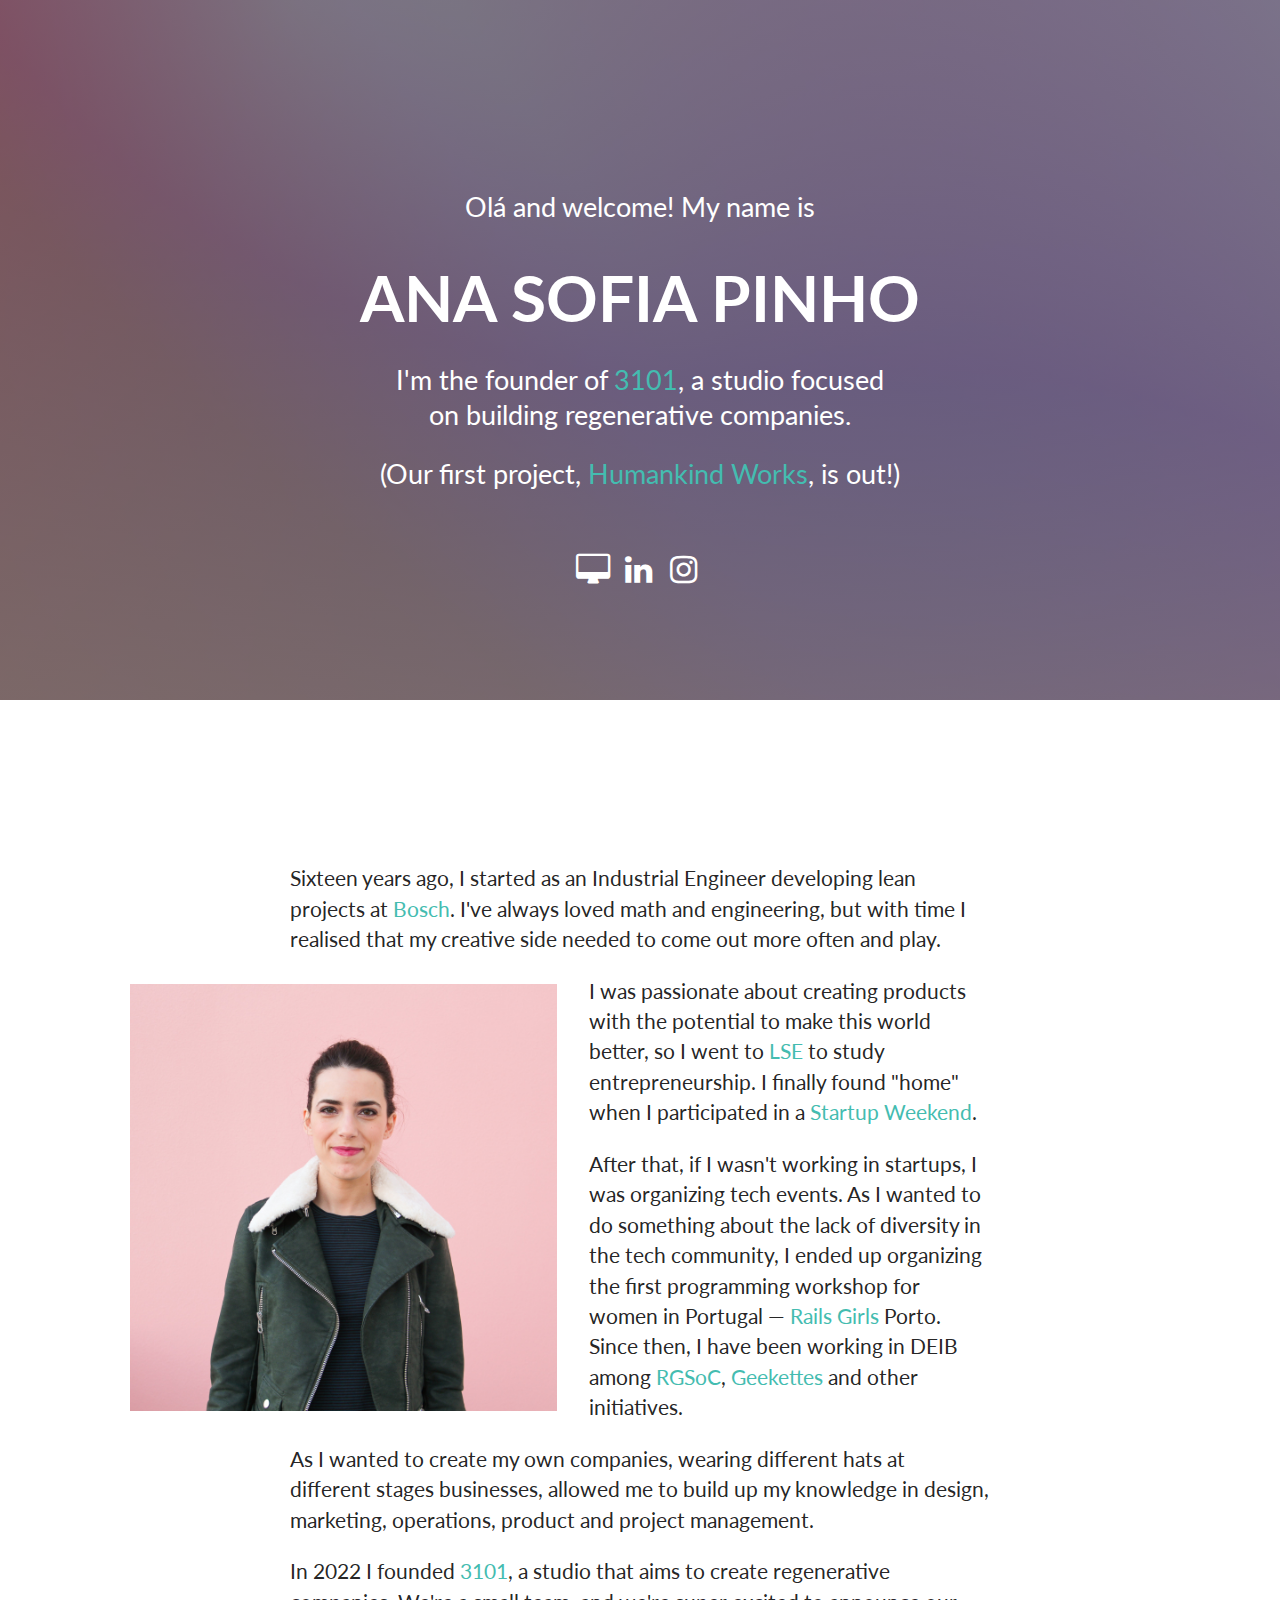
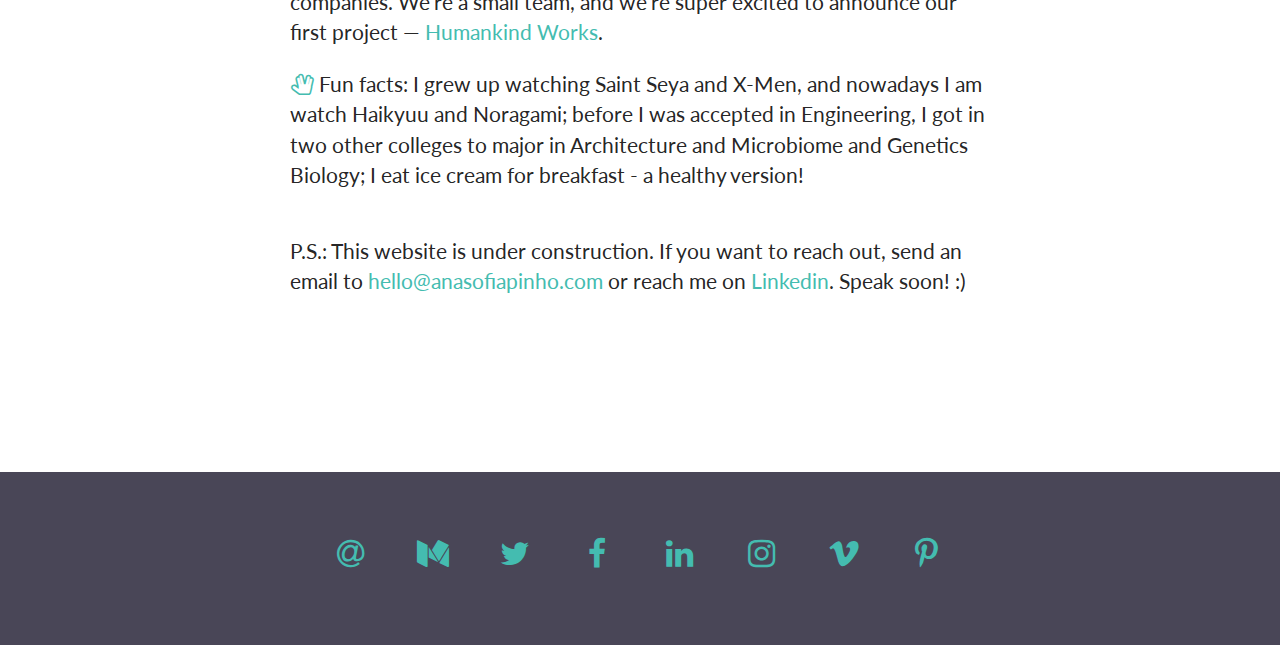
==== commit 9f404d11: "Update index.html" ====
--- a/index.html
+++ b/index.html
@@ -78,7 +78,6 @@
           <a class="item" href="https://medium.com/@anasofiapinho" target="_blank">BLOG</a> -->
         </div>
       </div>
---
       <div class="ui text container stripe-header">
         <h2>
           Olá and welcome! My name is
